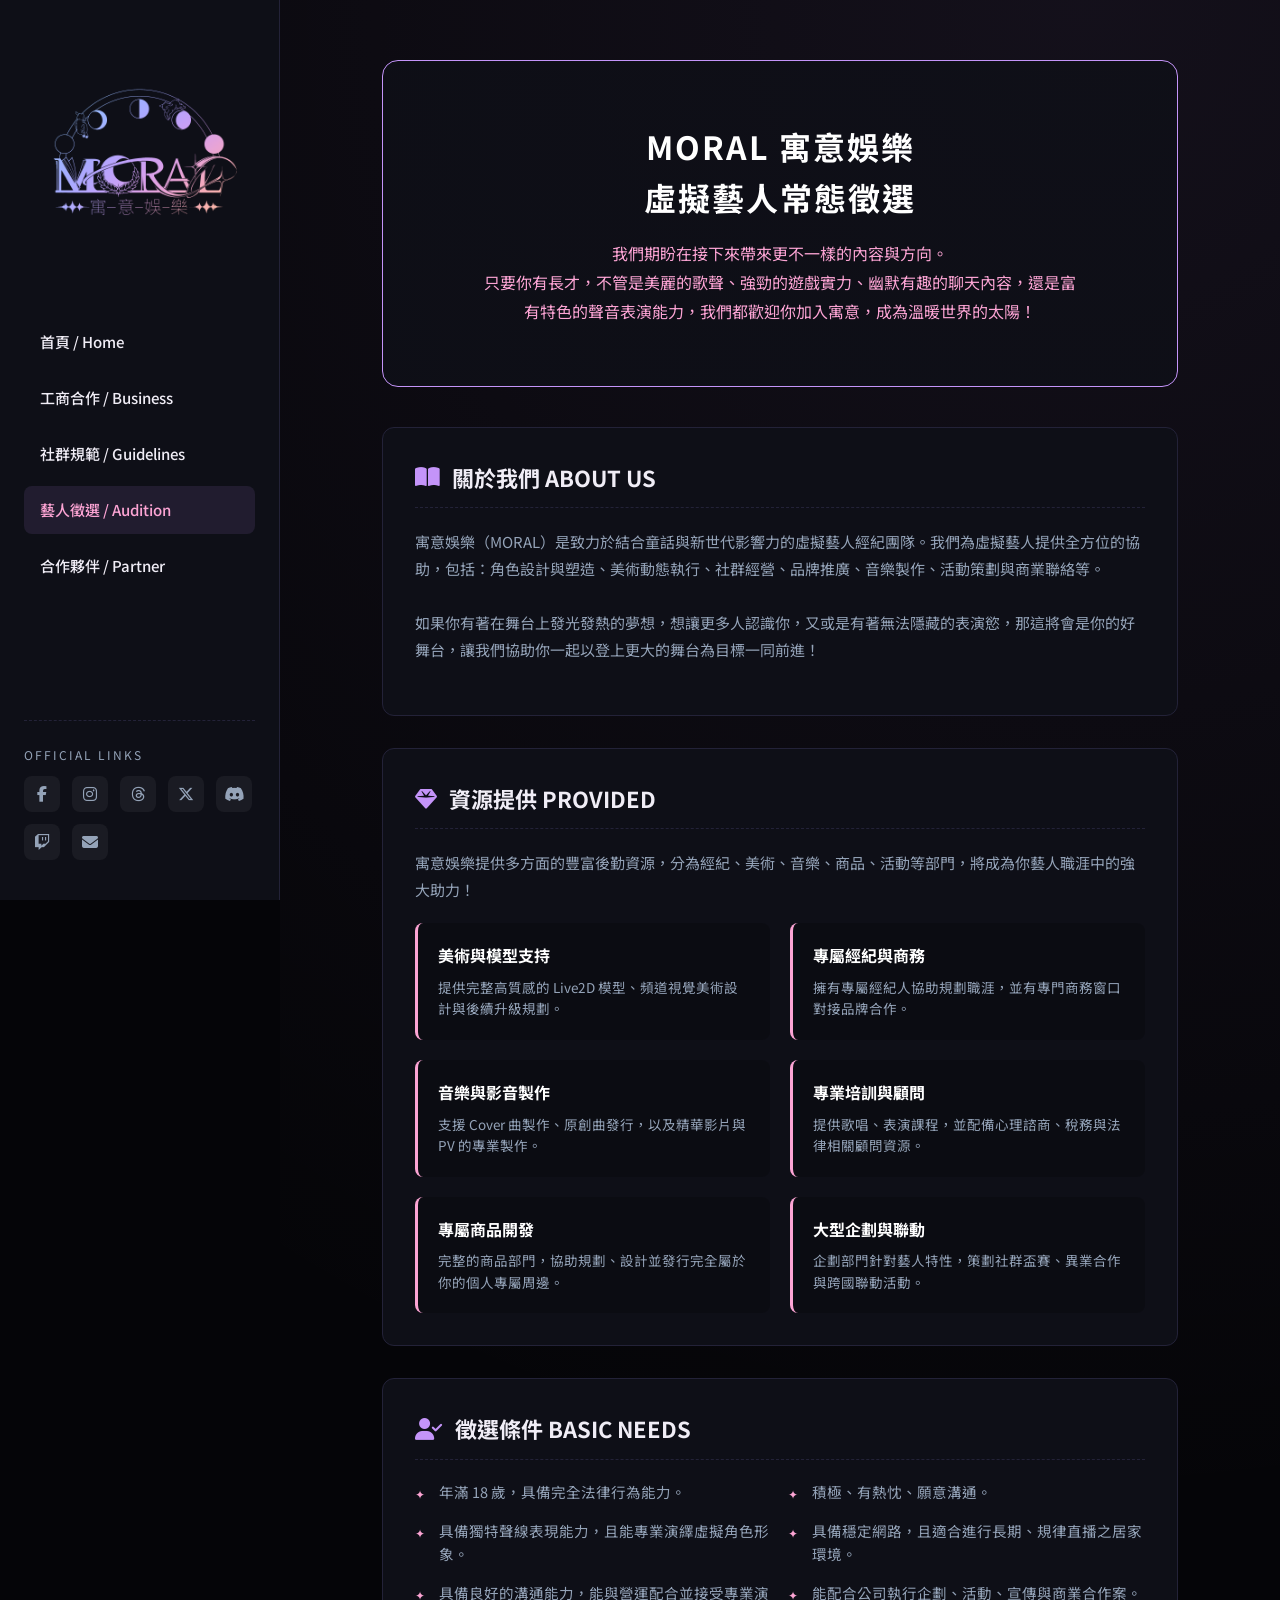
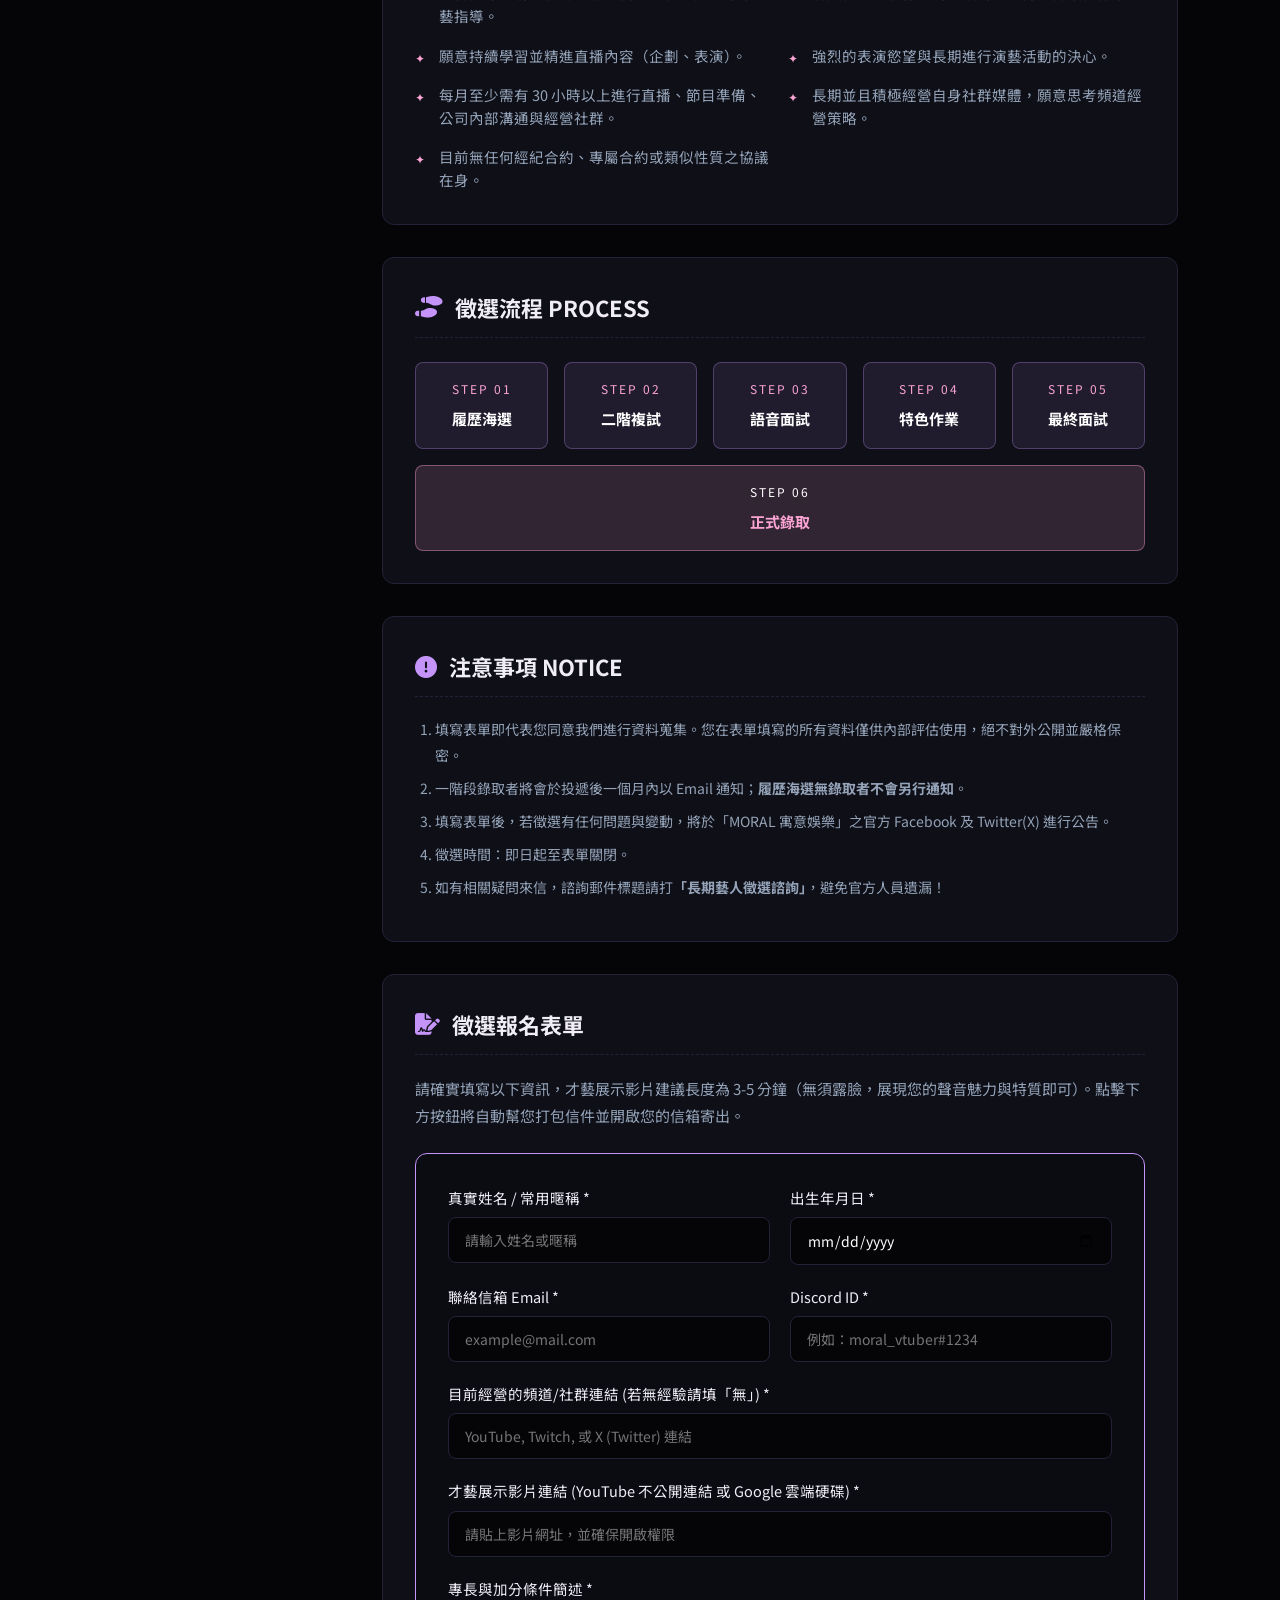
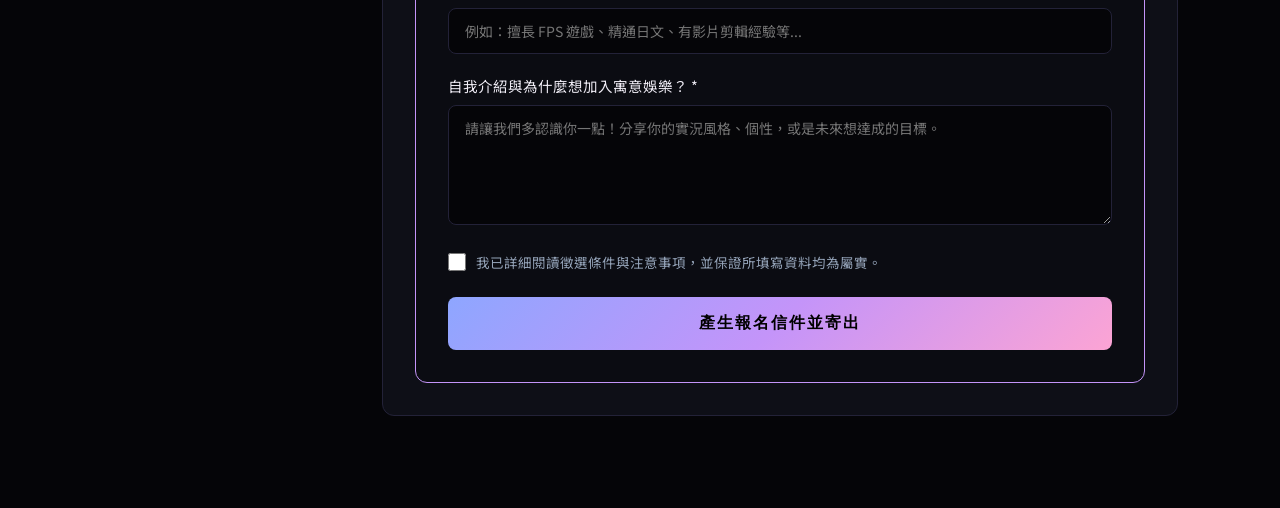
==== audition.html @ fece40f5 "Update print statement from 'Hello' to 'Goodbye'" ====
<!DOCTYPE html>
<html lang="zh-Hant">
<head>
    <meta charset="UTF-8">
    <meta name="viewport" content="width=device-width, initial-scale=1.0">
    <title>藝人徵選 | MORAL 寓意娛樂</title>
    <link rel="stylesheet" href="style.css">
    <link rel="stylesheet" href="https://cdnjs.cloudflare.com/ajax/libs/font-awesome/6.5.1/css/all.min.css">
    <style>
        .audition-hero {
            background: linear-gradient(rgba(14, 15, 23, 0.8), rgba(14, 15, 23, 0.9)), url('https://images.unsplash.com/photo-1598387993441-a364f854c3e1?q=80&w=1000&auto=format&fit=crop') center/cover;
            padding: 60px 40px;
            border-radius: 16px;
            text-align: center;
            border: 1px solid var(--moral-purple);
            margin-bottom: 40px;
        }
        .audition-hero h1 { color: #fff; font-size: 32px; margin-bottom: 16px; letter-spacing: 2px; }
        .audition-hero p { color: var(--moral-pink); font-size: 16px; max-width: 600px; margin: 0 auto; line-height: 1.8; }
        
        .section-block { background: var(--surface); padding: 32px; border-radius: 12px; border: 1px solid var(--border-color); margin-bottom: 32px; }
        .section-block h2 { color: var(--text-main); margin-bottom: 20px; font-size: 22px; display: flex; align-items: center; gap: 12px; border-bottom: 1px dashed var(--border-color); padding-bottom: 12px; }
        .section-block h2 i { color: var(--moral-purple); }
        .section-desc { color: var(--text-sub); line-height: 1.8; font-size: 15px; margin-bottom: 20px; }

        .feature-grid { display: grid; grid-template-columns: repeat(auto-fit, minmax(250px, 1fr)); gap: 20px; margin-top: 20px; }
        .feature-card { background: rgba(0,0,0,0.2); padding: 20px; border-radius: 8px; border-left: 3px solid var(--moral-pink); }
        .feature-card h4 { color: #fff; margin-bottom: 8px; font-size: 16px; }
        .feature-card p { color: var(--text-sub); font-size: 13.5px; line-height: 1.6; }

        .req-list { list-style-type: none; padding: 0; display: grid; grid-template-columns: repeat(auto-fit, minmax(300px, 1fr)); gap: 16px; }
        .req-list li { padding-left: 24px; position: relative; font-size: 14.5px; color: var(--text-sub); line-height: 1.6; }
        .req-list li::before { content: "✦"; position: absolute; left: 0; color: var(--moral-pink); font-size: 12px; top: 4px; }

        .process-steps { display: flex; justify-content: space-between; flex-wrap: wrap; gap: 16px; margin-top: 24px; }
        .step-box { flex: 1; min-width: 120px; text-align: center; background: rgba(196, 148, 249, 0.1); padding: 16px; border-radius: 8px; border: 1px solid rgba(196, 148, 249, 0.3); }
        .step-num { font-size: 12px; color: var(--moral-pink); letter-spacing: 2px; margin-bottom: 8px; display: block; }
        .step-name { font-size: 15px; color: #fff; font-weight: bold; }

        .notice-list { list-style-type: decimal; padding-left: 20px; color: var(--text-sub); font-size: 14px; line-height: 1.8; }
        .notice-list li { margin-bottom: 8px; }

        /* 表單專屬樣式 */
        .form-container { background: rgba(0,0,0,0.2); padding: 32px; border-radius: 12px; border: 1px solid var(--moral-purple); margin-top: 24px; }
        .form-group { margin-bottom: 20px; }
        .form-group label { display: block; margin-bottom: 8px; color: var(--text-main); font-size: 14.5px; }
        .form-control { width: 100%; padding: 12px 16px; background: var(--bg-deep); border: 1px solid var(--border-color); border-radius: 8px; color: #fff; font-family: inherit; font-size: 14px; }
        .form-control:focus { outline: none; border-color: var(--moral-pink); }
        textarea.form-control { min-height: 120px; resize: vertical; }
        
        .btn-apply { display: block; width: 100%; text-align: center; background: var(--moral-gradient); color: #000; padding: 16px; border-radius: 8px; font-weight: 700; font-size: 16px; text-decoration: none; letter-spacing: 2px; border: none; cursor: pointer; transition: opacity 0.3s; }
        .btn-apply:hover { opacity: 0.9; }
        
        .form-row { display: flex; gap: 20px; }
        .form-row .form-group { flex: 1; }
        @media (max-width: 600px) { .form-row { flex-direction: column; gap: 0; } }
    </style>
</head>
<body>
    <div class="layout">
        <aside class="sidebar">
            <a href="index.html"><img src="IMG_7225.png" alt="MORAL" class="sidebar-logo"></a>
            <ul class="nav-menu">
                <li><a href="index.html">首頁 / Home</a></li>
                <li><a href="business.html">工商合作 / Business</a></li>
                <li><a href="guidelines.html">社群規範 / Guidelines</a></li>
                <li><a href="audition.html" class="active">藝人徵選 / Audition</a></li>
                <li><a href="partner.html">合作夥伴 / Partner</a></li>
            </ul>
            <div class="official-socials">
                <div class="social-title">OFFICIAL LINKS</div>
                <div class="social-grid">
                    <a href="https://www.facebook.com/profile.php?id=61594036010677" class="social-icon" target="_blank"><i class="fa-brands fa-facebook-f"></i></a>
                    <a href="https://www.instagram.com/moral.entertainment.co/" class="social-icon" target="_blank"><i class="fa-brands fa-instagram"></i></a>
                    <a href="https://www.threads.com/@moral.entertainment.co" class="social-icon" target="_blank"><i class="fa-brands fa-threads"></i></a>
                    <a href="https://x.com/moralentertain" class="social-icon" target="_blank"><i class="fa-brands fa-x-twitter"></i></a>
                    <a href="https://discord.gg/QrUsnqxXQa" class="social-icon" target="_blank"><i class="fa-brands fa-discord"></i></a>
                    <a href="https://www.twitch.tv/moralentertainment" class="social-icon" target="_blank"><i class="fa-brands fa-twitch"></i></a>
                    <a href="mailto:moral.entertainment.co@gmail.com" class="social-icon"><i class="fa-solid fa-envelope"></i></a>
                </div>
            </div>
        </aside>

        <main class="main-content">
            <div class="audition-hero">
                <h1>MORAL 寓意娛樂<br>虛擬藝人常態徵選</h1>
                <p>我們期盼在接下來帶來更不一樣的內容與方向。<br>只要你有長才，不管是美麗的歌聲、強勁的遊戲實力、幽默有趣的聊天內容，還是富有特色的聲音表演能力，我們都歡迎你加入寓意，成為溫暖世界的太陽！</p>
            </div>

            <div class="section-block">
                <h2><i class="fa-solid fa-book-open"></i> 關於我們 ABOUT US</h2>
                <div class="section-desc">
                    寓意娛樂（MORAL）是致力於結合童話與新世代影響力的虛擬藝人經紀團隊。我們為虛擬藝人提供全方位的協助，包括：角色設計與塑造、美術動態執行、社群經營、品牌推廣、音樂製作、活動策劃與商業聯絡等。
                    <br><br>
                    如果你有著在舞台上發光發熱的夢想，想讓更多人認識你，又或是有著無法隱藏的表演慾，那這將會是你的好舞台，讓我們協助你一起以登上更大的舞台為目標一同前進！
                </div>
            </div>

            <div class="section-block">
                <h2><i class="fa-solid fa-gem"></i> 資源提供 PROVIDED</h2>
                <div class="section-desc">寓意娛樂提供多方面的豐富後勤資源，分為經紀、美術、音樂、商品、活動等部門，將成為你藝人職涯中的強大助力！</div>
                <div class="feature-grid">
                    <div class="feature-card">
                        <h4>美術與模型支持</h4>
                        <p>提供完整高質感的 Live2D 模型、頻道視覺美術設計與後續升級規劃。</p>
                    </div>
                    <div class="feature-card">
                        <h4>專屬經紀與商務</h4>
                        <p>擁有專屬經紀人協助規劃職涯，並有專門商務窗口對接品牌合作。</p>
                    </div>
                    <div class="feature-card">
                        <h4>音樂與影音製作</h4>
                        <p>支援 Cover 曲製作、原創曲發行，以及精華影片與 PV 的專業製作。</p>
                    </div>
                    <div class="feature-card">
                        <h4>專業培訓與顧問</h4>
                        <p>提供歌唱、表演課程，並配備心理諮商、稅務與法律相關顧問資源。</p>
                    </div>
                    <div class="feature-card">
                        <h4>專屬商品開發</h4>
                        <p>完整的商品部門，協助規劃、設計並發行完全屬於你的個人專屬周邊。</p>
                    </div>
                    <div class="feature-card">
                        <h4>大型企劃與聯動</h4>
                        <p>企劃部門針對藝人特性，策劃社群盃賽、異業合作與跨國聯動活動。</p>
                    </div>
                </div>
            </div>

            <div class="section-block">
                <h2><i class="fa-solid fa-user-check"></i> 徵選條件 BASIC NEEDS</h2>
                <ul class="req-list">
                    <li>年滿 18 歲，具備完全法律行為能力。</li>
                    <li>積極、有熱忱、願意溝通。</li>
                    <li>具備獨特聲線表現能力，且能專業演繹虛擬角色形象。</li>
                    <li>具備穩定網路，且適合進行長期、規律直播之居家環境。</li>
                    <li>具備良好的溝通能力，能與營運配合並接受專業演藝指導。</li>
                    <li>能配合公司執行企劃、活動、宣傳與商業合作案。</li>
                    <li>願意持續學習並精進直播內容（企劃、表演）。</li>
                    <li>強烈的表演慾望與長期進行演藝活動的決心。</li>
                    <li>每月至少需有 30 小時以上進行直播、節目準備、公司內部溝通與經營社群。</li>
                    <li>長期並且積極經營自身社群媒體，願意思考頻道經營策略。</li>
                    <li>目前無任何經紀合約、專屬合約或類似性質之協議在身。</li>
                </ul>
            </div>

            <div class="section-block">
                <h2><i class="fa-solid fa-shoe-prints"></i> 徵選流程 PROCESS</h2>
                <div class="process-steps">
                    <div class="step-box">
                        <span class="step-num">STEP 01</span>
                        <span class="step-name">履歷海選</span>
                    </div>
                    <div class="step-box">
                        <span class="step-num">STEP 02</span>
                        <span class="step-name">二階複試</span>
                    </div>
                    <div class="step-box">
                        <span class="step-num">STEP 03</span>
                        <span class="step-name">語音面試</span>
                    </div>
                    <div class="step-box">
                        <span class="step-num">STEP 04</span>
                        <span class="step-name">特色作業</span>
                    </div>
                    <div class="step-box">
                        <span class="step-num">STEP 05</span>
                        <span class="step-name">最終面試</span>
                    </div>
                    <div class="step-box" style="background: rgba(252, 164, 212, 0.15); border-color: rgba(252, 164, 212, 0.4);">
                        <span class="step-num" style="color: #fff;">STEP 06</span>
                        <span class="step-name" style="color: var(--moral-pink);">正式錄取</span>
                    </div>
                </div>
            </div>

            <div class="section-block">
                <h2><i class="fa-solid fa-circle-exclamation"></i> 注意事項 NOTICE</h2>
                <ul class="notice-list">
                    <li>填寫表單即代表您同意我們進行資料蒐集。您在表單填寫的所有資料僅供內部評估使用，絕不對外公開並嚴格保密。</li>
                    <li>一階段錄取者將會於投遞後一個月內以 Email 通知；<b>履歷海選無錄取者不會另行通知</b>。</li>
                    <li>填寫表單後，若徵選有任何問題與變動，將於「MORAL 寓意娛樂」之官方 Facebook 及 Twitter(X) 進行公告。</li>
                    <li>徵選時間：即日起至表單關閉。</li>
                    <li>如有相關疑問來信，諮詢郵件標題請打<b>「長期藝人徵選諮詢」</b>，避免官方人員遺漏！</li>
                </ul>
            </div>

            <!-- 線上報名表單區塊 (改為 mailto 原生寄信) -->
            <div class="section-block" id="apply-form">
                <h2><i class="fa-solid fa-file-signature"></i> 徵選報名表單</h2>
                <div class="section-desc">請確實填寫以下資訊，才藝展示影片建議長度為 3-5 分鐘（無須露臉，展現您的聲音魅力與特質即可）。點擊下方按鈕將自動幫您打包信件並開啟您的信箱寄出。</div>
                
                <div class="form-container">
                    <form id="mailForm">
                        <div class="form-row">
                            <div class="form-group">
                                <label>真實姓名 / 常用暱稱 *</label>
                                <input type="text" id="f_name" class="form-control" required placeholder="請輸入姓名或暱稱">
                            </div>
                            <div class="form-group">
                                <label>出生年月日 *</label>
                                <input type="date" id="f_birth" class="form-control" required>
                            </div>
                        </div>

                        <div class="form-row">
                            <div class="form-group">
                                <label>聯絡信箱 Email *</label>
                                <input type="email" id="f_email" class="form-control" required placeholder="example@mail.com">
                            </div>
                            <div class="form-group">
                                <label>Discord ID *</label>
                                <input type="text" id="f_discord" class="form-control" required placeholder="例如：moral_vtuber#1234">
                            </div>
                        </div>

                        <div class="form-group">
                            <label>目前經營的頻道/社群連結 (若無經驗請填「無」) *</label>
                            <input type="text" id="f_social" class="form-control" required placeholder="YouTube, Twitch, 或 X (Twitter) 連結">
                        </div>

                        <div class="form-group">
                            <label>才藝展示影片連結 (YouTube 不公開連結 或 Google 雲端硬碟) *</label>
                            <input type="url" id="f_video" class="form-control" required placeholder="請貼上影片網址，並確保開啟權限">
                        </div>

                        <div class="form-group">
                            <label>專長與加分條件簡述 *</label>
                            <input type="text" id="f_skill" class="form-control" required placeholder="例如：擅長 FPS 遊戲、精通日文、有影片剪輯經驗等...">
                        </div>

                        <div class="form-group">
                            <label>自我介紹與為什麼想加入寓意娛樂？ *</label>
                            <textarea id="f_intro" class="form-control" required placeholder="請讓我們多認識你一點！分享你的實況風格、個性，或是未來想達成的目標。"></textarea>
                        </div>
                        
                        <div class="form-group" style="display: flex; align-items: center; gap: 10px; margin-bottom: 24px;">
                            <input type="checkbox" required id="consentCheck" style="width: 18px; height: 18px; cursor: pointer;">
                            <label for="consentCheck" style="margin-bottom: 0; font-size: 13.5px; color: var(--text-sub); cursor: pointer;">我已詳細閱讀徵選條件與注意事項，並保證所填寫資料均為屬實。</label>
                        </div>

                        <button type="button" onclick="sendEmail()" class="btn-apply">產生報名信件並寄出</button>
                    </form>
                </div>
            </div>
        </main>
    </div>

    <!-- 原生 mailto 打包寄出腳本 -->
    <script>
        function sendEmail() {
            const name = document.getElementById('f_name').value;
            const birth = document.getElementById('f_birth').value;
            const email = document.getElementById('f_email').value;
            const discord = document.getElementById('f_discord').value;
            const social = document.getElementById('f_social').value;
            const video = document.getElementById('f_video').value;
            const skill = document.getElementById('f_skill').value;
            const intro = document.getElementById('f_intro').value;
            const consent = document.getElementById('consentCheck').checked;

            if(!name || !email || !discord || !video || !intro) {
                alert('請完整填寫所有必填欄位！');
                return;
            }

            if(!consent) {
                alert('請勾選同意注意事項與保證條款！');
                return;
            }

            const subject = encodeURIComponent(`【藝人徵選申請】${name} 的報名履歷`);
            const body = encodeURIComponent(
                `【MORAL 寓意娛樂 - 藝人常態徵選報名】\n\n` +
                `1. 姓名/暱稱：${name}\n` +
                `2. 生日：${birth}\n` +
                `3. 聯絡信箱：${email}\n` +
                `4. Discord ID：${discord}\n` +
                `5. 現有社群連結：${social}\n` +
                `6. 徵選影片連結：${video}\n` +
                `7. 專長簡述：${skill}\n\n` +
                `8. 自我介紹與動機：\n${intro}\n`
            );

            window.location.href = `mailto:moral.entertainment.co@gmail.com?subject=${subject}&body=${body}`;
        }
    </script>
</body>
</html>
---- style.css ----
@import url('https://fonts.googleapis.com/css2?family=Noto+Sans+TC:wght@400;500;700&display=swap');
@import url('https://cdnjs.cloudflare.com/ajax/libs/font-awesome/6.4.0/css/all.min.css');

:root {
    --bg-deep: #050508;
    --surface: #0e0f17;
    --border-color: #232238;
    --moral-purple: #c494f9;
    --moral-pink: #fca4d4;
    --moral-gradient: linear-gradient(135deg, #8ea6ff 0%, #c494f9 50%, #fca4d4 100%);
    --text-main: #f0edf6;
    --text-sub: #94a3b8;
}

* { box-sizing: border-box; margin: 0; padding: 0; }

body {
    font-family: 'Noto Sans TC', sans-serif;
    background-color: var(--bg-deep);
    color: var(--text-main);
    line-height: 1.6;
}

/* 整體佈局：左側邊欄 + 右側內容 */
.layout {
    display: flex;
    min-height: 100vh;
}

/* 側邊導航欄 */
.sidebar {
    width: 280px;
    background-color: var(--surface);
    border-right: 1px solid var(--border-color);
    padding: 40px 24px;
    display: flex;
    flex-direction: column;
    position: fixed;
    height: 100vh;
    overflow-y: auto;
}

.sidebar-logo {
    width: 100%;
    margin-bottom: 40px;
}

.nav-menu {
    list-style: none;
    margin-bottom: auto;
}

.nav-menu li {
    margin-bottom: 8px;
}

.nav-menu a {
    display: block;
    padding: 12px 16px;
    color: var(--text-main);
    text-decoration: none;
    font-size: 15px;
    font-weight: 500;
    border-radius: 8px;
    transition: all 0.2s;
}

.nav-menu a:hover, .nav-menu a.active {
    background: rgba(196, 148, 249, 0.1);
    color: var(--moral-pink);
}

/* 官方社群區塊 (側邊欄底部) */
.official-socials {
    margin-top: 40px;
    border-top: 1px dashed var(--border-color);
    padding-top: 24px;
}

.social-title {
    font-size: 12px;
    color: var(--text-sub);
    margin-bottom: 12px;
    letter-spacing: 2px;
}

.social-grid {
    display: flex;
    flex-wrap: wrap;
    gap: 12px;
}

.social-icon {
    width: 36px;
    height: 36px;
    background: rgba(255,255,255,0.05);
    border-radius: 8px;
    display: flex;
    align-items: center;
    justify-content: center;
    color: var(--text-sub);
    text-decoration: none;
    transition: all 0.2s;
}

.social-icon:hover {
    background: var(--moral-gradient);
    color: #000;
}

/* 右側主要內容區 */
.main-content {
    flex: 1;
    margin-left: 280px;
    padding: 60px 8%;
    background-image: radial-gradient(circle at 80% 0%, rgba(196, 148, 249, 0.08) 0%, transparent 40%);
}

.page-title {
    font-size: 28px;
    font-weight: 700;
    margin-bottom: 40px;
    border-left: 4px solid var(--moral-purple);
    padding-left: 16px;
}

/* 按鈕與共用元件 */
.btn-primary {
    display: inline-block;
    background: var(--moral-gradient);
    color: #000;
    padding: 12px 24px;
    border-radius: 8px;
    text-decoration: none;
    font-weight: 700;
    transition: opacity 0.2s;
    border: none;
    cursor: pointer;
}
.btn-primary:hover { opacity: 0.9; }

/* RWD 手機版設定 */
@media (max-width: 900px) {
    .layout { flex-direction: column; }
    .sidebar { width: 100%; height: auto; position: static; border-right: none; border-bottom: 1px solid var(--border-color); padding: 24px; }
    .main-content { margin-left: 0; padding: 30px 20px; }
    .sidebar-logo { max-width: 200px; margin: 0 auto 24px; display: block; }
}
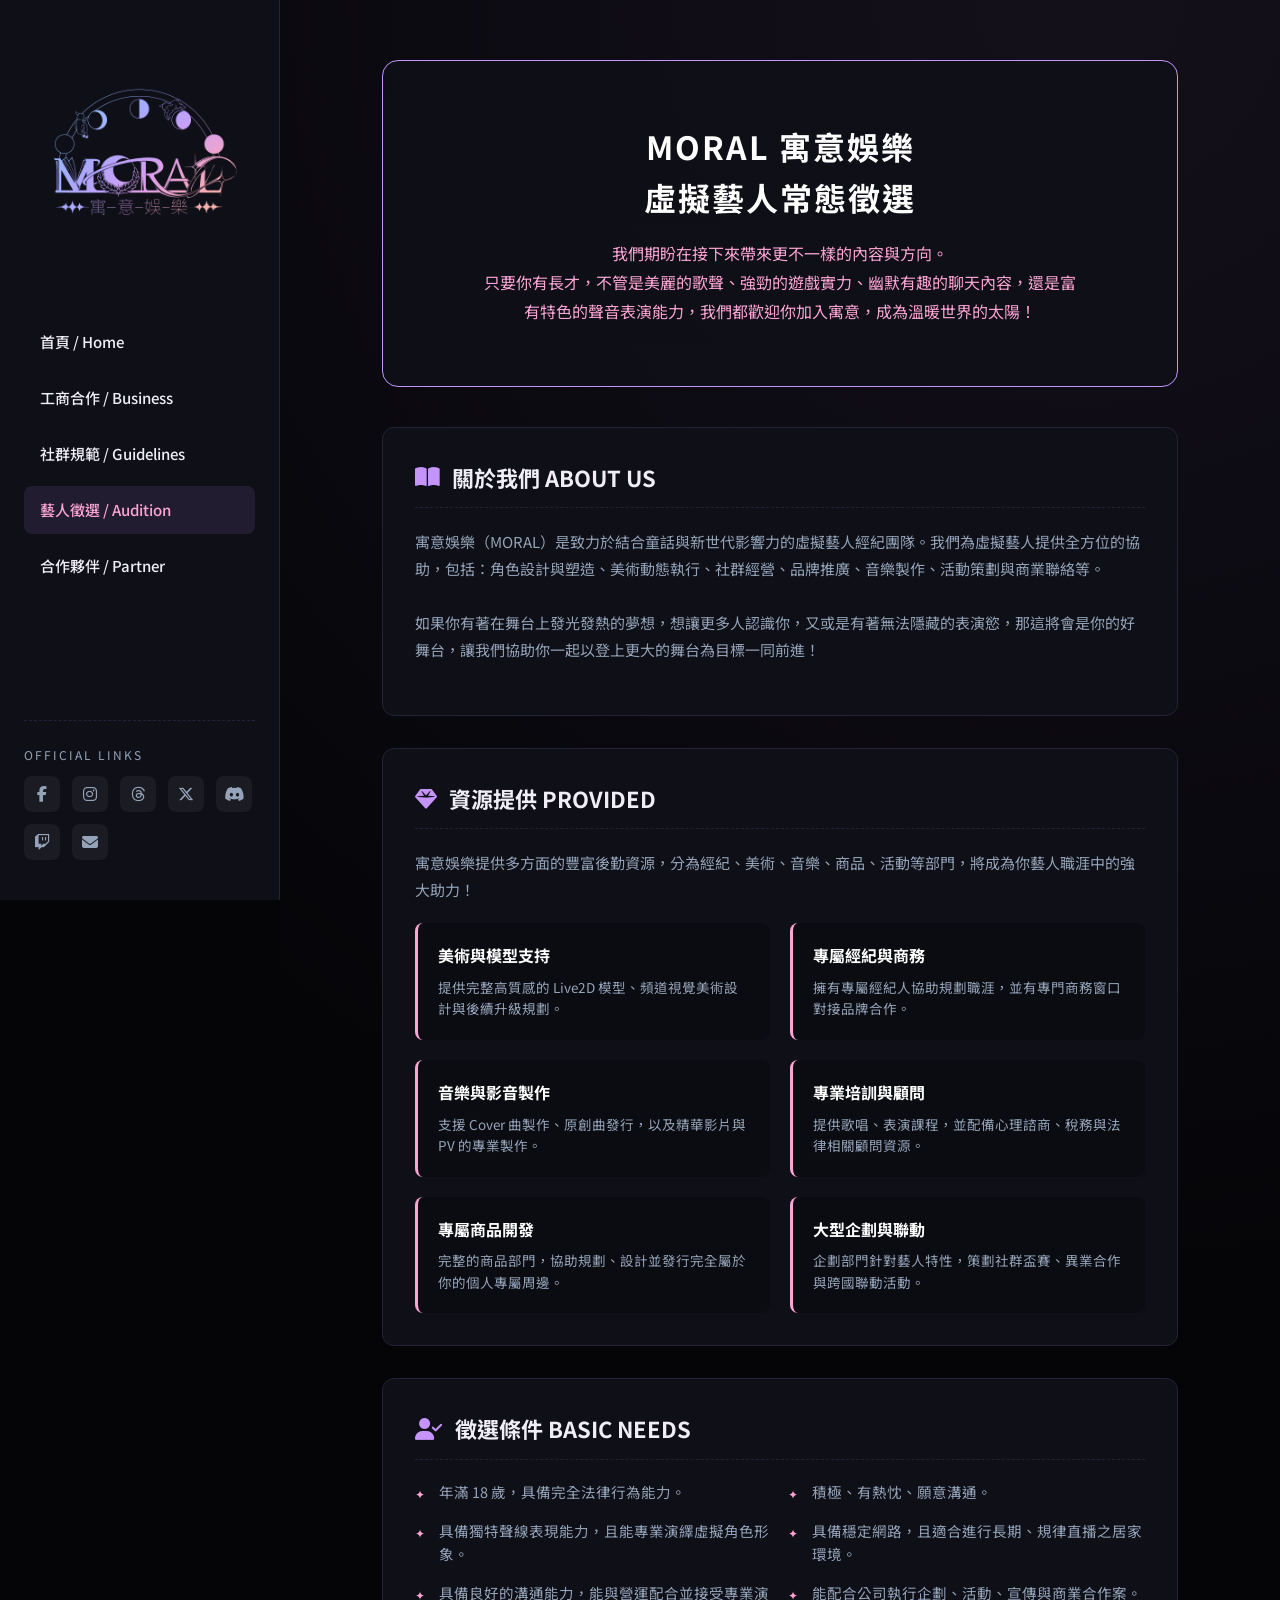
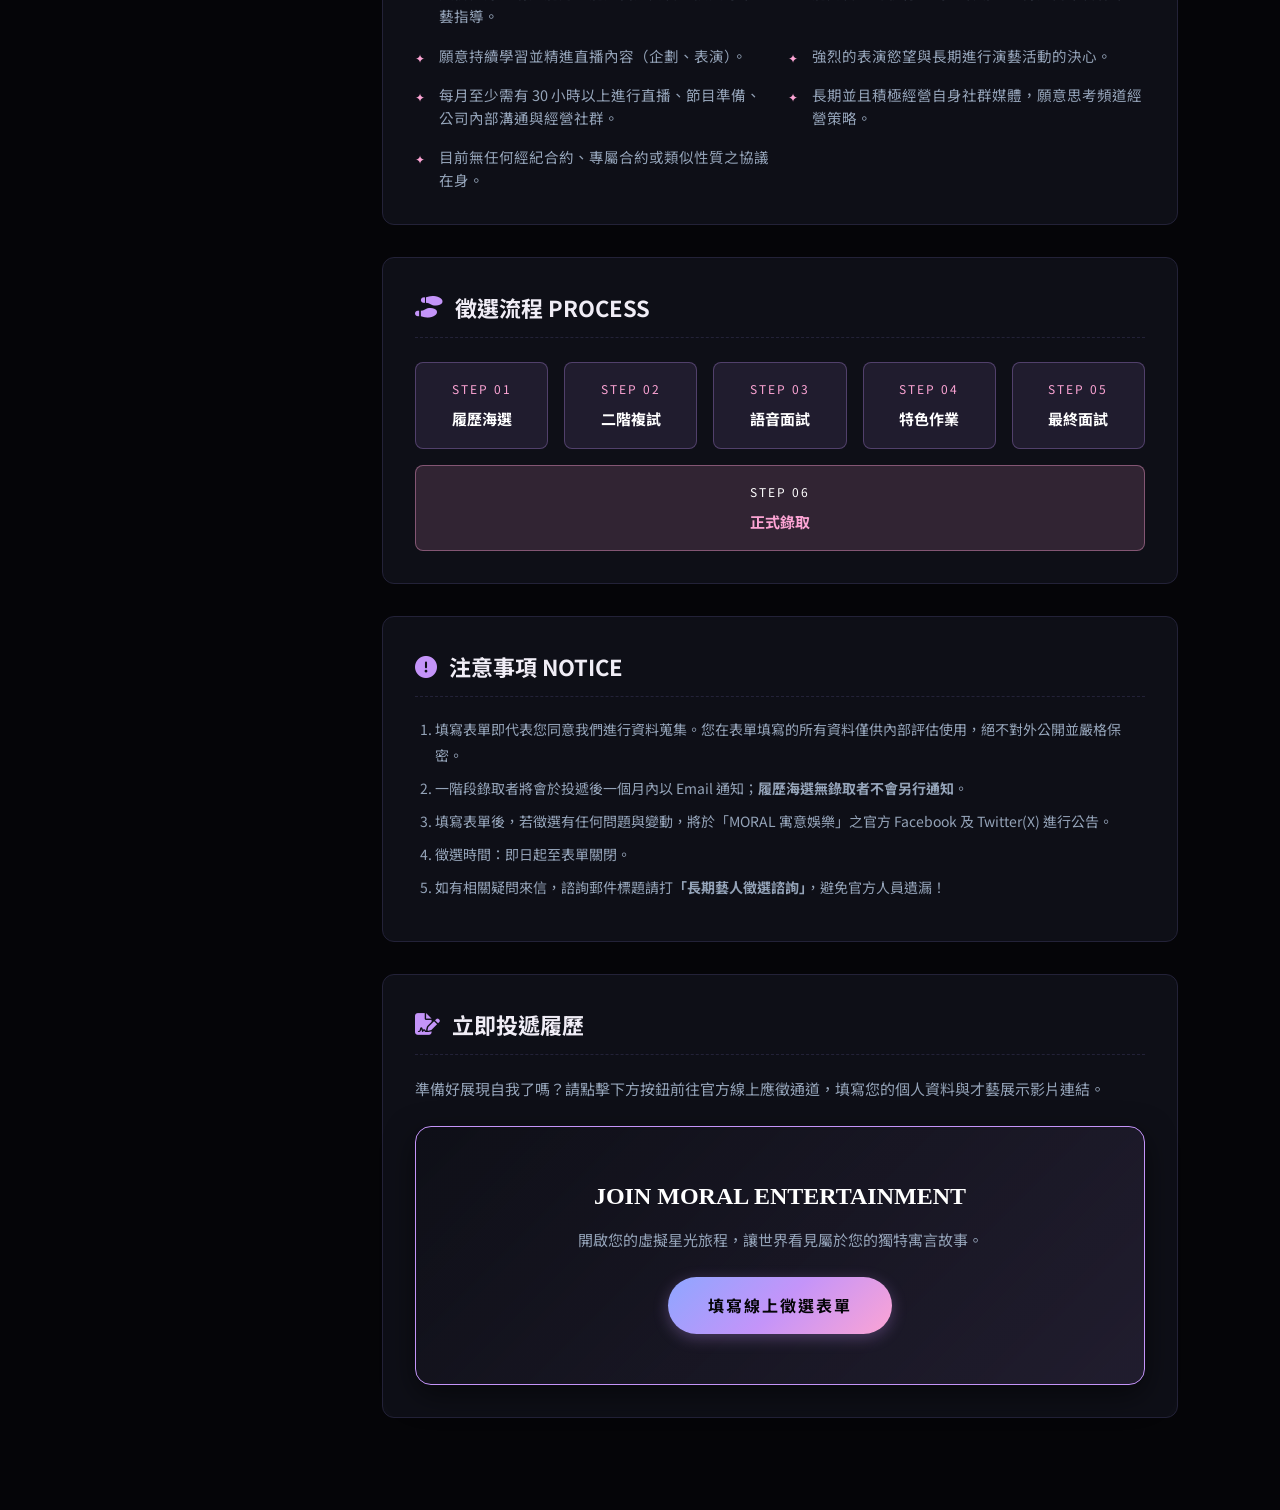
==== commit 08d2d4db: "change to botton" ====
--- a/audition.html
+++ b/audition.html
@@ -40,20 +40,36 @@
         .notice-list { list-style-type: decimal; padding-left: 20px; color: var(--text-sub); font-size: 14px; line-height: 1.8; }
         .notice-list li { margin-bottom: 8px; }
 
-        /* 表單專屬樣式 */
-        .form-container { background: rgba(0,0,0,0.2); padding: 32px; border-radius: 12px; border: 1px solid var(--moral-purple); margin-top: 24px; }
-        .form-group { margin-bottom: 20px; }
-        .form-group label { display: block; margin-bottom: 8px; color: var(--text-main); font-size: 14.5px; }
-        .form-control { width: 100%; padding: 12px 16px; background: var(--bg-deep); border: 1px solid var(--border-color); border-radius: 8px; color: #fff; font-family: inherit; font-size: 14px; }
-        .form-control:focus { outline: none; border-color: var(--moral-pink); }
-        textarea.form-control { min-height: 120px; resize: vertical; }
+        /* 精美引導卡片區塊 (取代舊表單空白處) */
+        .apply-cta-box {
+            background: linear-gradient(135deg, rgba(14, 15, 23, 0.95), rgba(196, 148, 249, 0.1));
+            padding: 50px 30px;
+            border-radius: 16px;
+            border: 1px solid var(--moral-purple);
+            text-align: center;
+            margin-top: 24px;
+            box-shadow: 0 10px 30px rgba(0,0,0,0.5);
+        }
+        .apply-cta-box h3 { color: #fff; font-size: 24px; margin-bottom: 12px; font-family: 'Cinzel', serif; }
+        .apply-cta-box p { color: var(--text-sub); font-size: 15px; max-width: 600px; margin: 0 auto 24px; line-height: 1.7; }
         
-        .btn-apply { display: block; width: 100%; text-align: center; background: var(--moral-gradient); color: #000; padding: 16px; border-radius: 8px; font-weight: 700; font-size: 16px; text-decoration: none; letter-spacing: 2px; border: none; cursor: pointer; transition: opacity 0.3s; }
-        .btn-apply:hover { opacity: 0.9; }
-        
-        .form-row { display: flex; gap: 20px; }
-        .form-row .form-group { flex: 1; }
-        @media (max-width: 600px) { .form-row { flex-direction: column; gap: 0; } }
+        .btn-apply-portal { 
+            display: inline-block; 
+            background: var(--moral-gradient); 
+            color: #050508; 
+            padding: 16px 40px; 
+            border-radius: 30px; 
+            font-weight: 700; 
+            font-size: 16px; 
+            text-decoration: none; 
+            letter-spacing: 2px; 
+            transition: transform 0.2s ease, box-shadow 0.2s ease;
+            box-shadow: 0 4px 15px rgba(196, 148, 249, 0.3);
+        }
+        .btn-apply-portal:hover { 
+            transform: translateY(-2px);
+            box-shadow: 0 6px 20px rgba(196, 148, 249, 0.5);
+        }
     </style>
 </head>
 <body>
@@ -185,105 +201,19 @@
                 </ul>
             </div>
 
-            <!-- 線上報名表單區塊 (改為 mailto 原生寄信) -->
+            <!-- 精美報名按鈕區塊 -->
             <div class="section-block" id="apply-form">
-                <h2><i class="fa-solid fa-file-signature"></i> 徵選報名表單</h2>
-                <div class="section-desc">請確實填寫以下資訊，才藝展示影片建議長度為 3-5 分鐘（無須露臉，展現您的聲音魅力與特質即可）。點擊下方按鈕將自動幫您打包信件並開啟您的信箱寄出。</div>
+                <h2><i class="fa-solid fa-file-signature"></i> 立即投遞履歷</h2>
+                <div class="section-desc">準備好展現自我了嗎？請點擊下方按鈕前往官方線上應徵通道，填寫您的個人資料與才藝展示影片連結。</div>
                 
-                <div class="form-container">
-                    <form id="mailForm">
-                        <div class="form-row">
-                            <div class="form-group">
-                                <label>真實姓名 / 常用暱稱 *</label>
-                                <input type="text" id="f_name" class="form-control" required placeholder="請輸入姓名或暱稱">
-                            </div>
-                            <div class="form-group">
-                                <label>出生年月日 *</label>
-                                <input type="date" id="f_birth" class="form-control" required>
-                            </div>
-                        </div>
-
-                        <div class="form-row">
-                            <div class="form-group">
-                                <label>聯絡信箱 Email *</label>
-                                <input type="email" id="f_email" class="form-control" required placeholder="example@mail.com">
-                            </div>
-                            <div class="form-group">
-                                <label>Discord ID *</label>
-                                <input type="text" id="f_discord" class="form-control" required placeholder="例如：moral_vtuber#1234">
-                            </div>
-                        </div>
-
-                        <div class="form-group">
-                            <label>目前經營的頻道/社群連結 (若無經驗請填「無」) *</label>
-                            <input type="text" id="f_social" class="form-control" required placeholder="YouTube, Twitch, 或 X (Twitter) 連結">
-                        </div>
-
-                        <div class="form-group">
-                            <label>才藝展示影片連結 (YouTube 不公開連結 或 Google 雲端硬碟) *</label>
-                            <input type="url" id="f_video" class="form-control" required placeholder="請貼上影片網址，並確保開啟權限">
-                        </div>
-
-                        <div class="form-group">
-                            <label>專長與加分條件簡述 *</label>
-                            <input type="text" id="f_skill" class="form-control" required placeholder="例如：擅長 FPS 遊戲、精通日文、有影片剪輯經驗等...">
-                        </div>
-
-                        <div class="form-group">
-                            <label>自我介紹與為什麼想加入寓意娛樂？ *</label>
-                            <textarea id="f_intro" class="form-control" required placeholder="請讓我們多認識你一點！分享你的實況風格、個性，或是未來想達成的目標。"></textarea>
-                        </div>
-                        
-                        <div class="form-group" style="display: flex; align-items: center; gap: 10px; margin-bottom: 24px;">
-                            <input type="checkbox" required id="consentCheck" style="width: 18px; height: 18px; cursor: pointer;">
-                            <label for="consentCheck" style="margin-bottom: 0; font-size: 13.5px; color: var(--text-sub); cursor: pointer;">我已詳細閱讀徵選條件與注意事項，並保證所填寫資料均為屬實。</label>
-                        </div>
-
-                        <button type="button" onclick="sendEmail()" class="btn-apply">產生報名信件並寄出</button>
-                    </form>
+                <div class="apply-cta-box">
+                    <h3>JOIN MORAL ENTERTAINMENT</h3>
+                    <p>開啟您的虛擬星光旅程，讓世界看見屬於您的獨特寓言故事。</p>
+                    <!-- 請將下面的 href="您的Google表單網址" 替換成你們實際的表單連結 -->
+                    <a href="https://forms.gle/您的Google徵選表單網址" target="_blank" class="btn-apply-portal">填寫線上徵選表單</a>
                 </div>
             </div>
         </main>
     </div>
-
-    <!-- 原生 mailto 打包寄出腳本 -->
-    <script>
-        function sendEmail() {
-            const name = document.getElementById('f_name').value;
-            const birth = document.getElementById('f_birth').value;
-            const email = document.getElementById('f_email').value;
-            const discord = document.getElementById('f_discord').value;
-            const social = document.getElementById('f_social').value;
-            const video = document.getElementById('f_video').value;
-            const skill = document.getElementById('f_skill').value;
-            const intro = document.getElementById('f_intro').value;
-            const consent = document.getElementById('consentCheck').checked;
-
-            if(!name || !email || !discord || !video || !intro) {
-                alert('請完整填寫所有必填欄位！');
-                return;
-            }
-
-            if(!consent) {
-                alert('請勾選同意注意事項與保證條款！');
-                return;
-            }
-
-            const subject = encodeURIComponent(`【藝人徵選申請】${name} 的報名履歷`);
-            const body = encodeURIComponent(
-                `【MORAL 寓意娛樂 - 藝人常態徵選報名】\n\n` +
-                `1. 姓名/暱稱：${name}\n` +
-                `2. 生日：${birth}\n` +
-                `3. 聯絡信箱：${email}\n` +
-                `4. Discord ID：${discord}\n` +
-                `5. 現有社群連結：${social}\n` +
-                `6. 徵選影片連結：${video}\n` +
-                `7. 專長簡述：${skill}\n\n` +
-                `8. 自我介紹與動機：\n${intro}\n`
-            );
-
-            window.location.href = `mailto:moral.entertainment.co@gmail.com?subject=${subject}&body=${body}`;
-        }
-    </script>
 </body>
 </html>
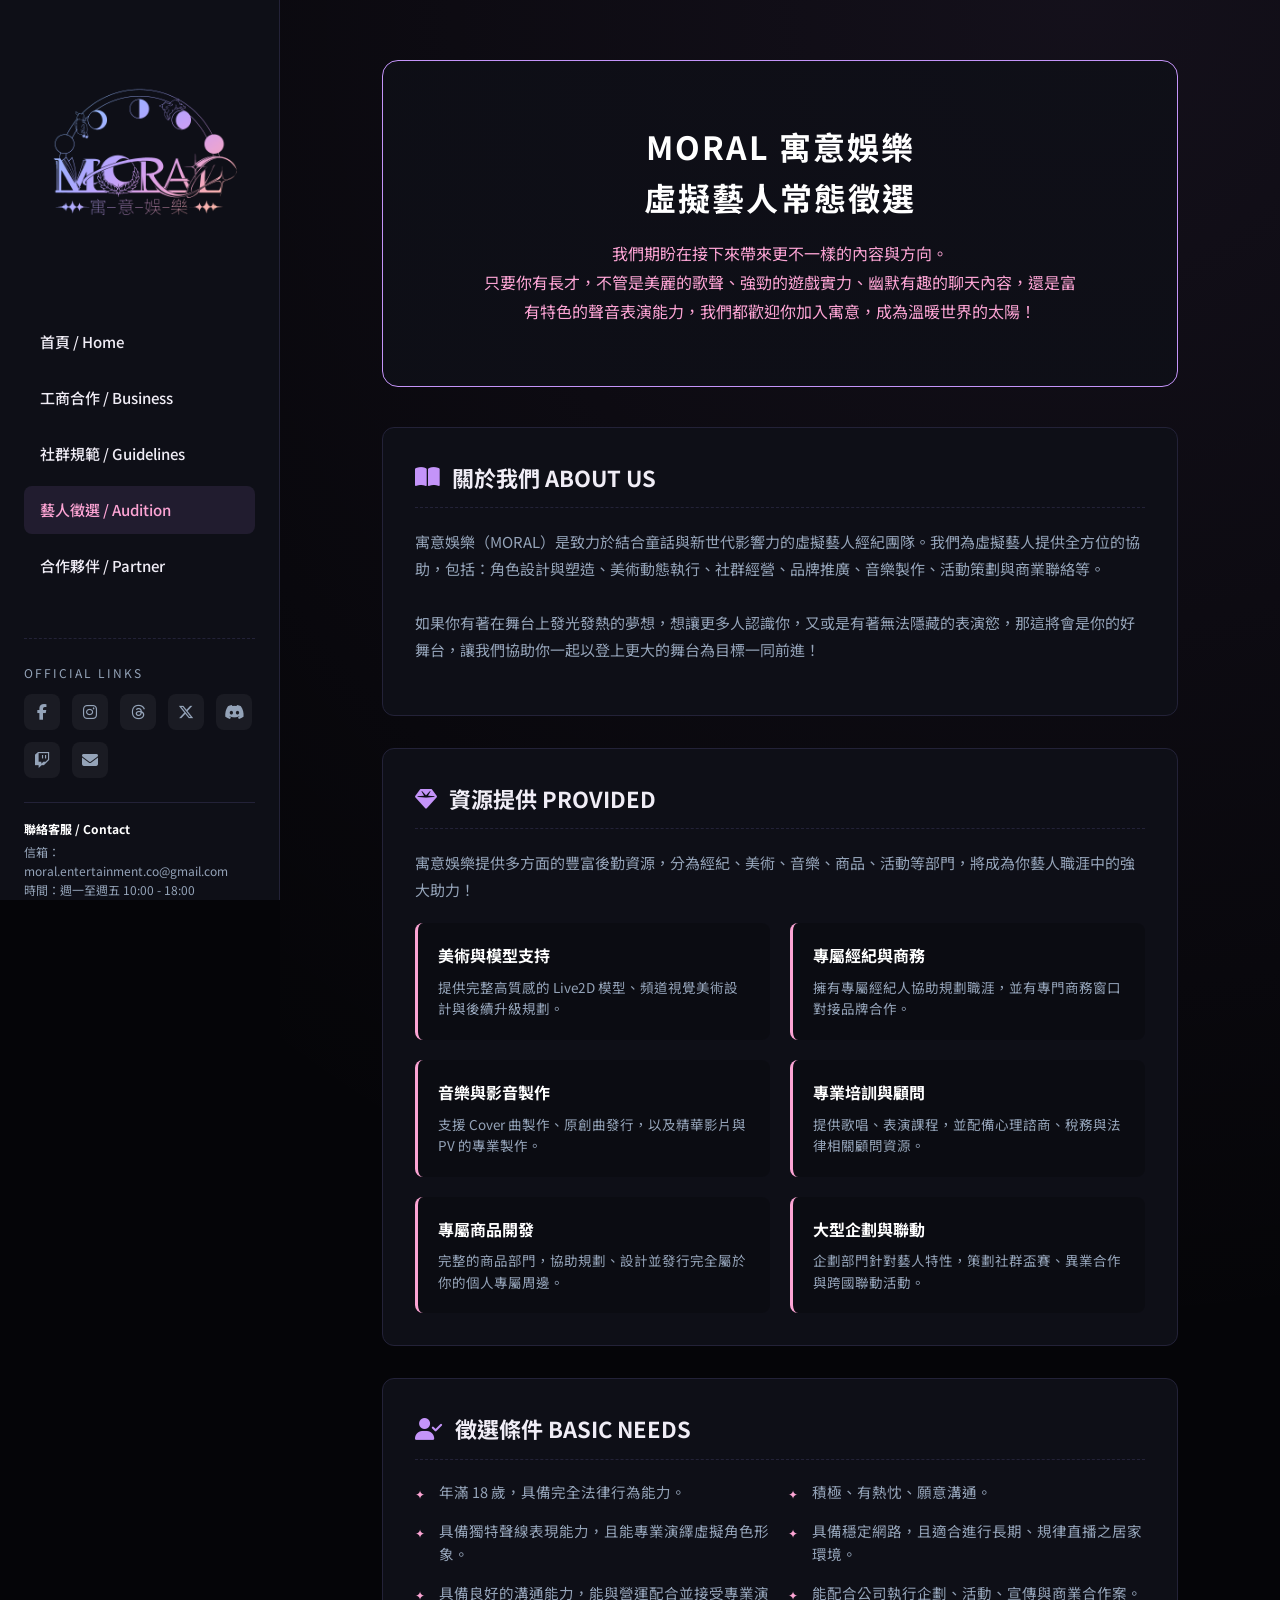
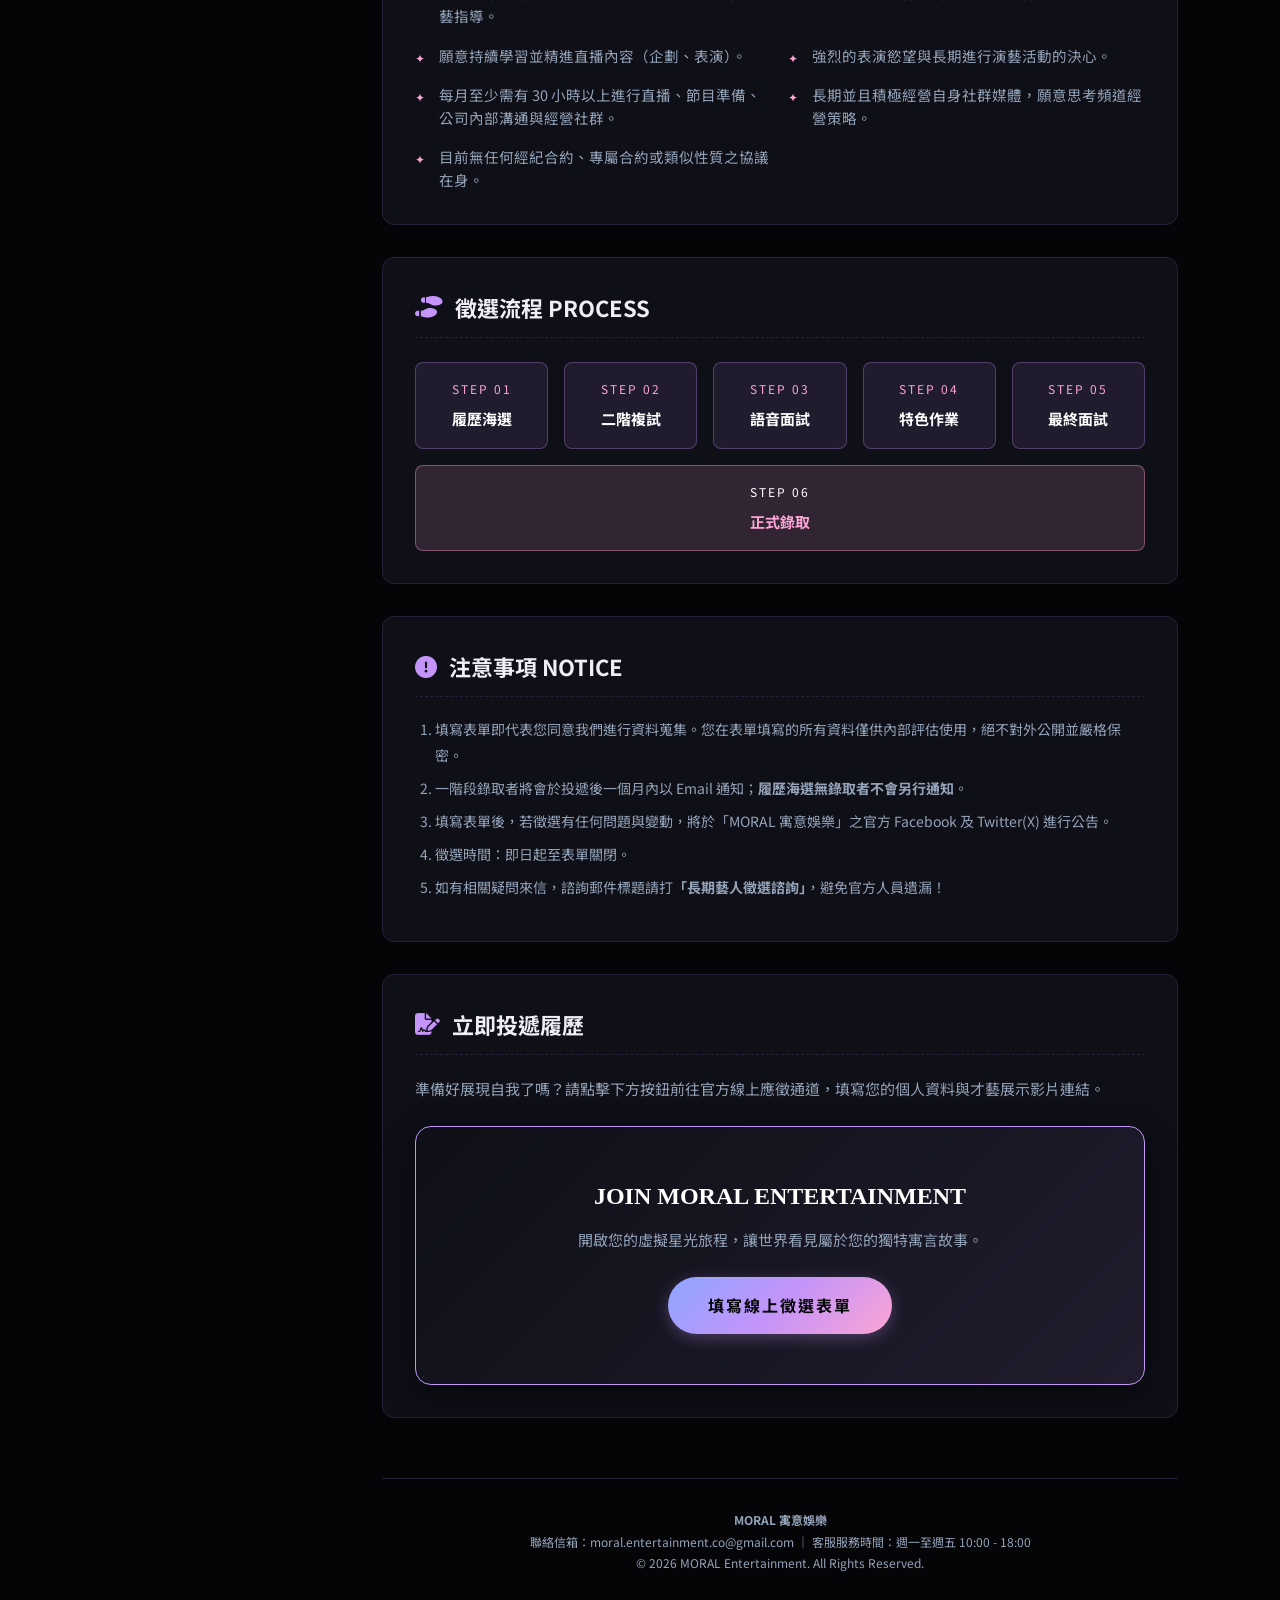
==== commit 9f27e3f1: "Refactor audition.html with updated content and styles" ====
--- a/audition.html
+++ b/audition.html
@@ -40,7 +40,7 @@
         .notice-list { list-style-type: decimal; padding-left: 20px; color: var(--text-sub); font-size: 14px; line-height: 1.8; }
         .notice-list li { margin-bottom: 8px; }
 
-        /* 精美引導卡片區塊 (取代舊表單空白處) */
+        /* 精美引導卡片區塊 */
         .apply-cta-box {
             background: linear-gradient(135deg, rgba(14, 15, 23, 0.95), rgba(196, 148, 249, 0.1));
             padding: 50px 30px;
@@ -69,6 +69,30 @@
         .btn-apply-portal:hover { 
             transform: translateY(-2px);
             box-shadow: 0 6px 20px rgba(196, 148, 249, 0.5);
+        }
+
+        /* 綠界審核必備：側邊欄常駐客服與底部頁尾樣式 */
+        .sidebar-contact-info {
+            margin-top: 24px;
+            padding-top: 16px;
+            border-top: 1px solid var(--border-color);
+            font-size: 12px;
+            color: var(--text-sub);
+            line-height: 1.6;
+        }
+        .sidebar-contact-info strong {
+            color: #fff;
+            display: block;
+            margin-bottom: 4px;
+        }
+        .site-footer {
+            margin-top: 60px;
+            padding: 30px 0;
+            border-top: 1px solid var(--border-color);
+            text-align: center;
+            font-size: 12px;
+            color: var(--text-sub);
+            line-height: 1.8;
         }
     </style>
 </head>
@@ -95,6 +119,13 @@
                     <a href="mailto:moral.entertainment.co@gmail.com" class="social-icon"><i class="fa-solid fa-envelope"></i></a>
                 </div>
             </div>
+
+            <!-- 綠界必備：左側邊欄清楚文字聯絡方式 -->
+            <div class="sidebar-contact-info">
+                <strong>聯絡客服 / Contact</strong>
+                信箱：moral.entertainment.co@gmail.com<br>
+                時間：週一至週五 10:00 - 18:00
+            </div>
         </aside>
 
         <main class="main-content">
@@ -209,10 +240,16 @@
                 <div class="apply-cta-box">
                     <h3>JOIN MORAL ENTERTAINMENT</h3>
                     <p>開啟您的虛擬星光旅程，讓世界看見屬於您的獨特寓言故事。</p>
-                    <!-- 請將下面的 href="您的Google表單網址" 替換成你們實際的表單連結 -->
-                    <a href="https://forms.gle/您的Google徵選表單網址" target="_blank" class="btn-apply-portal">填寫線上徵選表單</a>
-                </div>
-            </div>
+                    <a href="https://forms.gle/ZW4fAMthA8jxeA487" target="_blank" class="btn-apply-portal">填寫線上徵選表單</a>
+                </div>
+            </div>
+
+            <!-- 綠界必備：底端頁尾聯絡資訊 -->
+            <footer class="site-footer">
+                <p><strong>MORAL 寓意娛樂</strong></p>
+                <p>聯絡信箱：moral.entertainment.co@gmail.com ｜ 客服服務時間：週一至週五 10:00 - 18:00</p>
+                <p>© 2026 MORAL Entertainment. All Rights Reserved.</p>
+            </footer>
         </main>
     </div>
 </body>
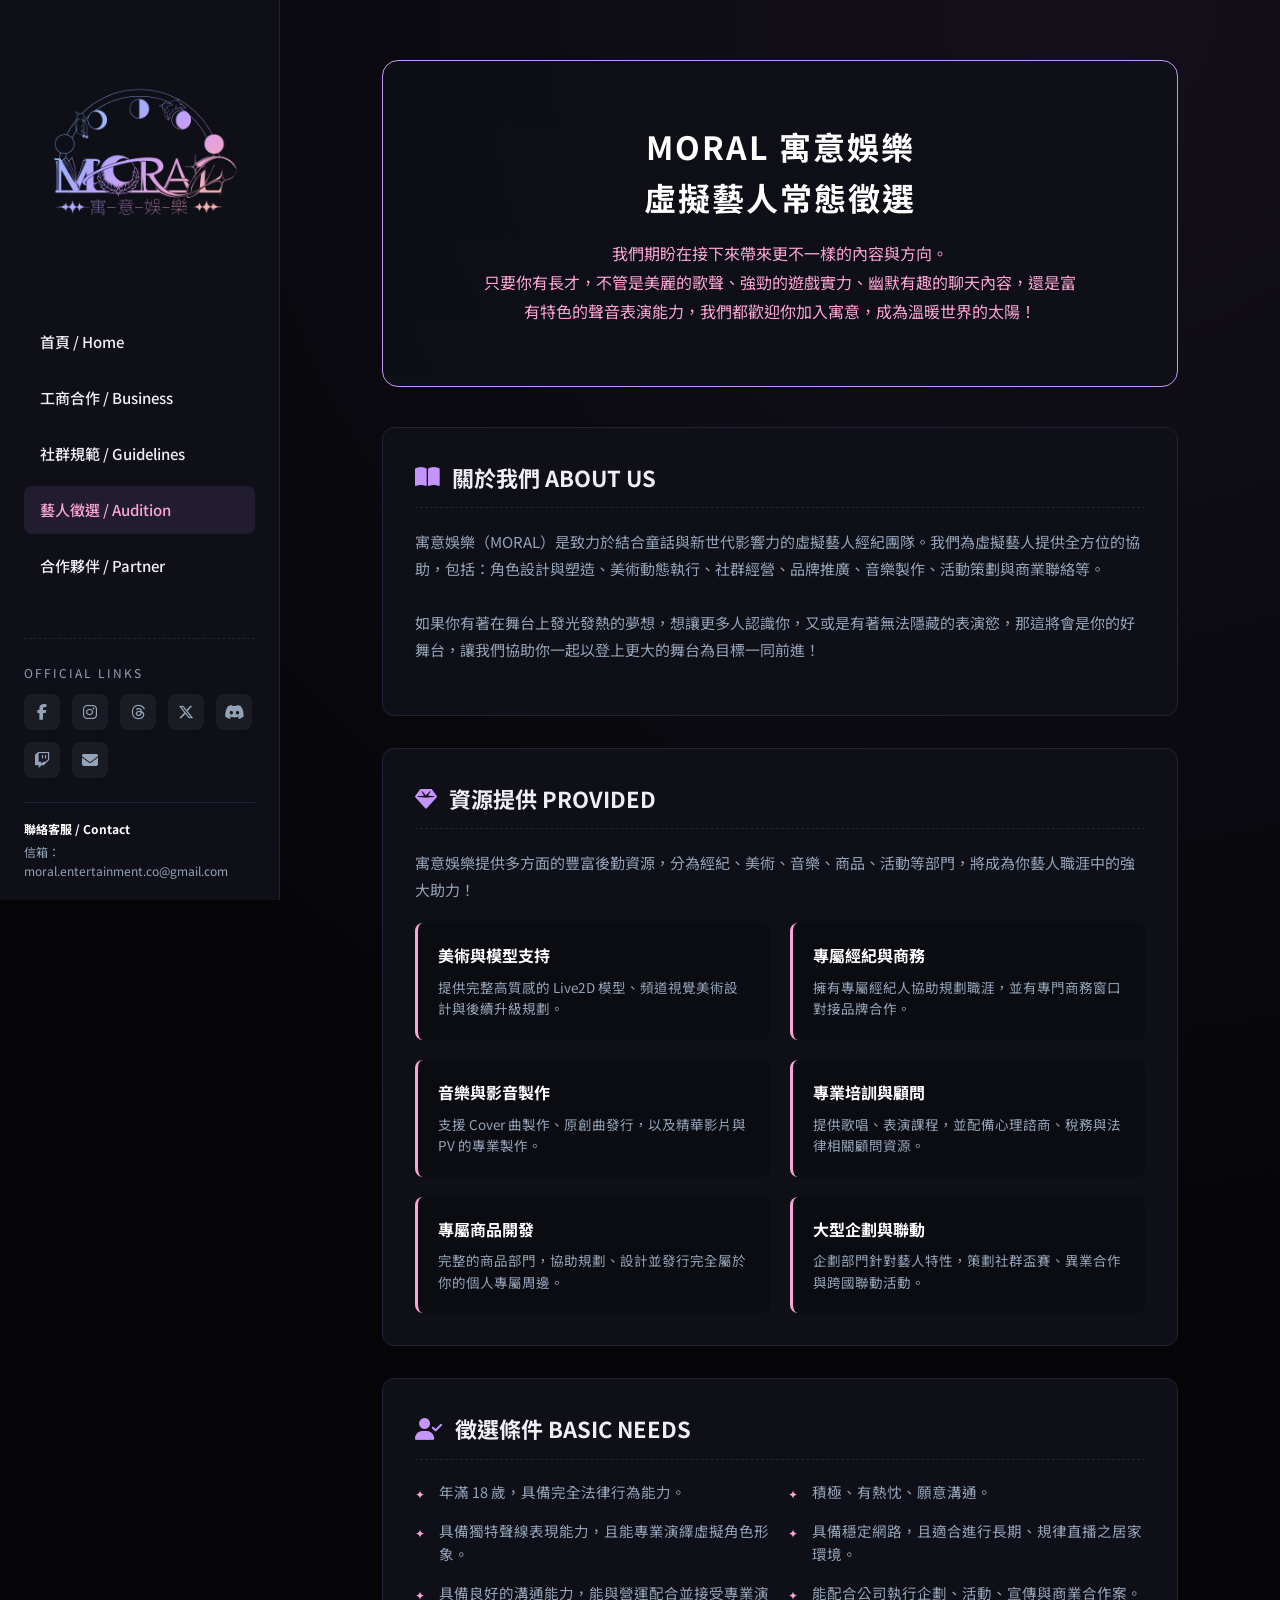
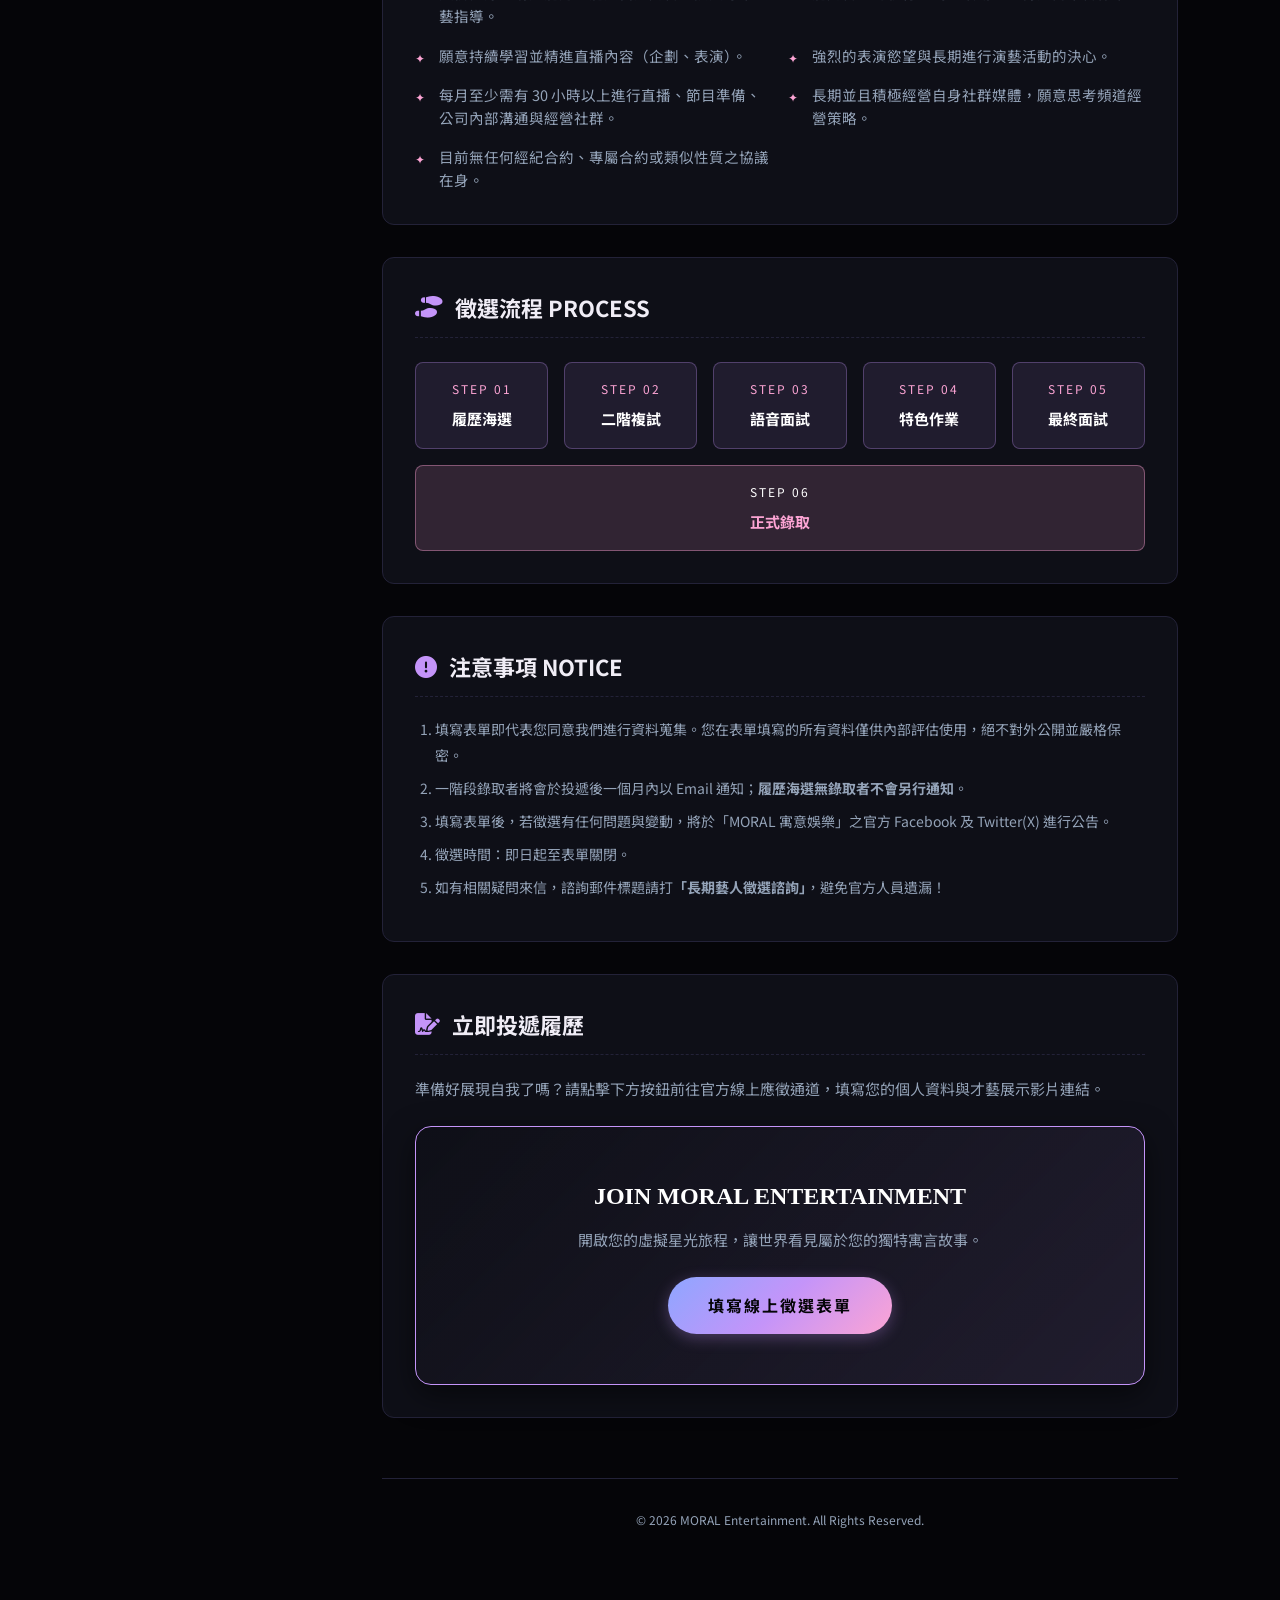
==== commit 9dab45e1: "Restore audition.html with original content" ====
--- a/audition.html
+++ b/audition.html
@@ -124,7 +124,6 @@
             <div class="sidebar-contact-info">
                 <strong>聯絡客服 / Contact</strong>
                 信箱：moral.entertainment.co@gmail.com<br>
-                時間：週一至週五 10:00 - 18:00
             </div>
         </aside>
 
@@ -246,9 +245,7 @@
 
             <!-- 綠界必備：底端頁尾聯絡資訊 -->
             <footer class="site-footer">
-                <p><strong>MORAL 寓意娛樂</strong></p>
-                <p>聯絡信箱：moral.entertainment.co@gmail.com ｜ 客服服務時間：週一至週五 10:00 - 18:00</p>
-                <p>© 2026 MORAL Entertainment. All Rights Reserved.</p>
+                 <p>© 2026 MORAL Entertainment. All Rights Reserved.</p>
             </footer>
         </main>
     </div>
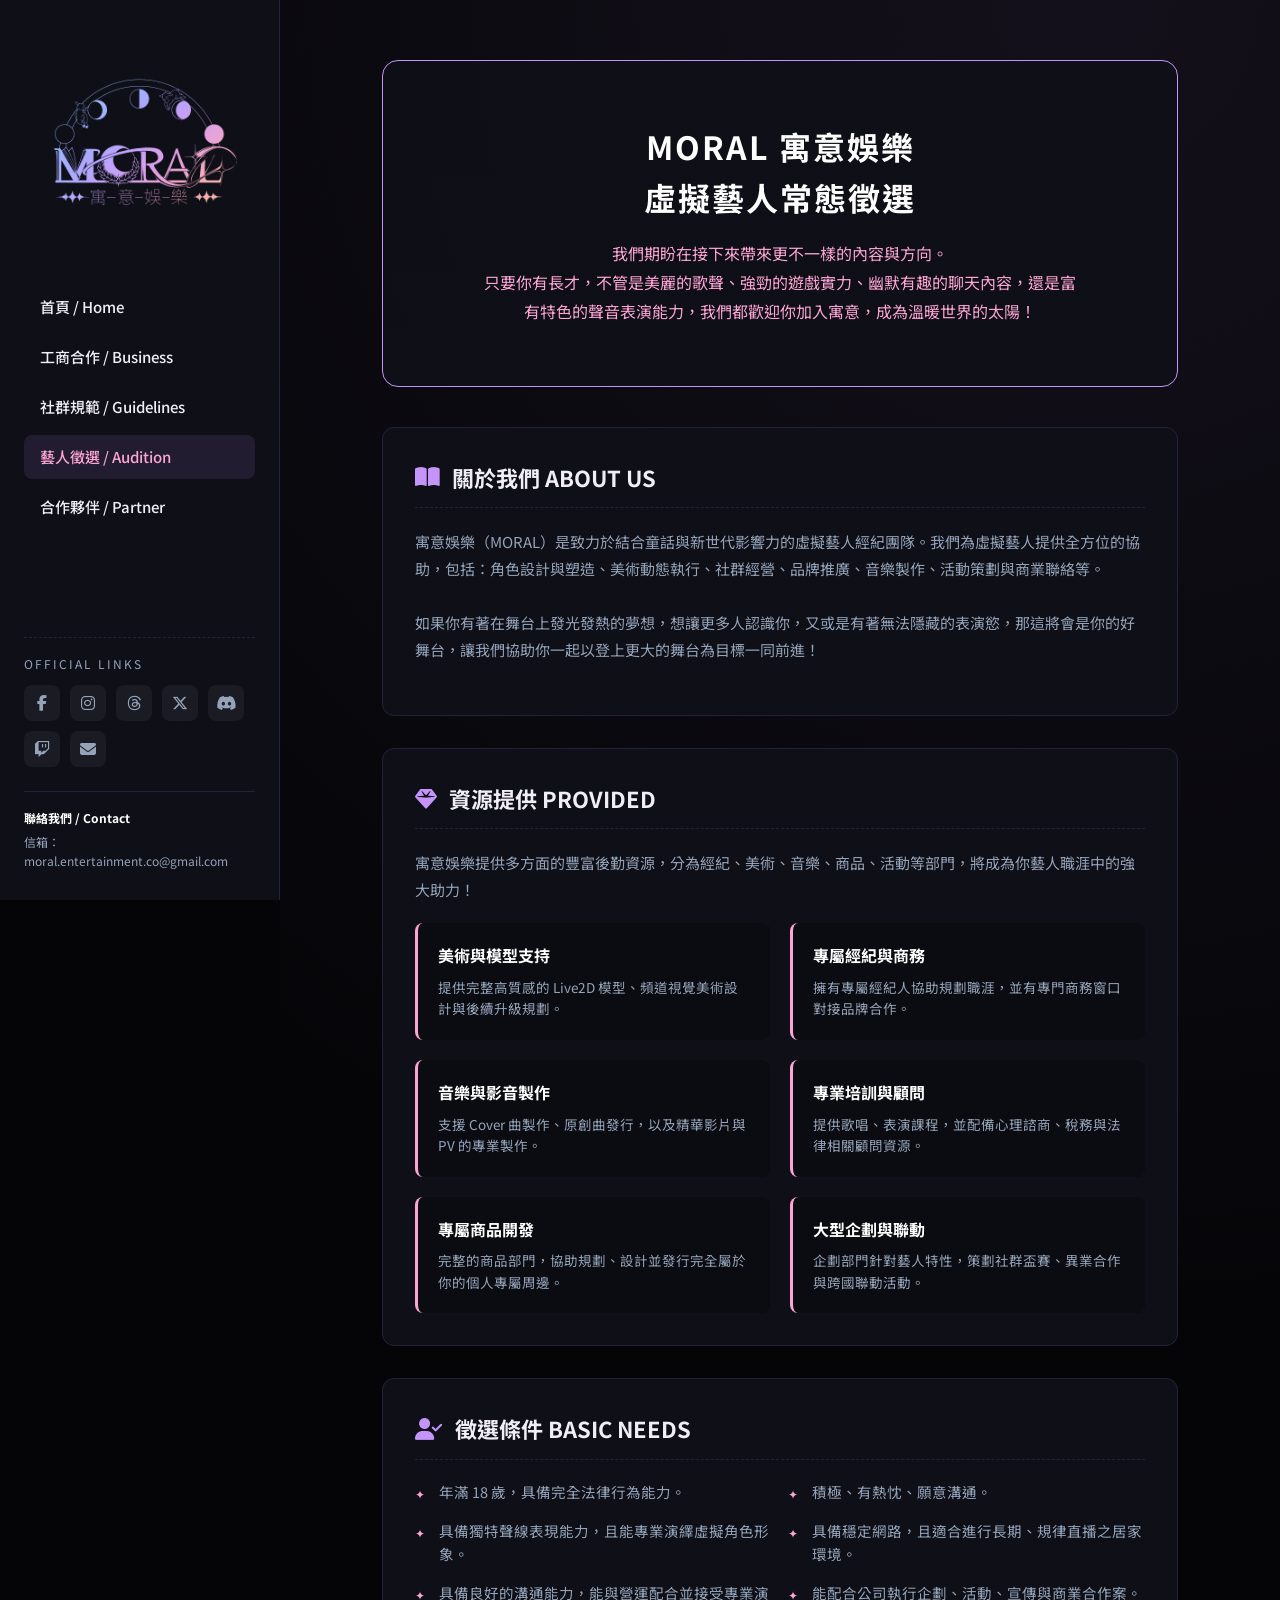
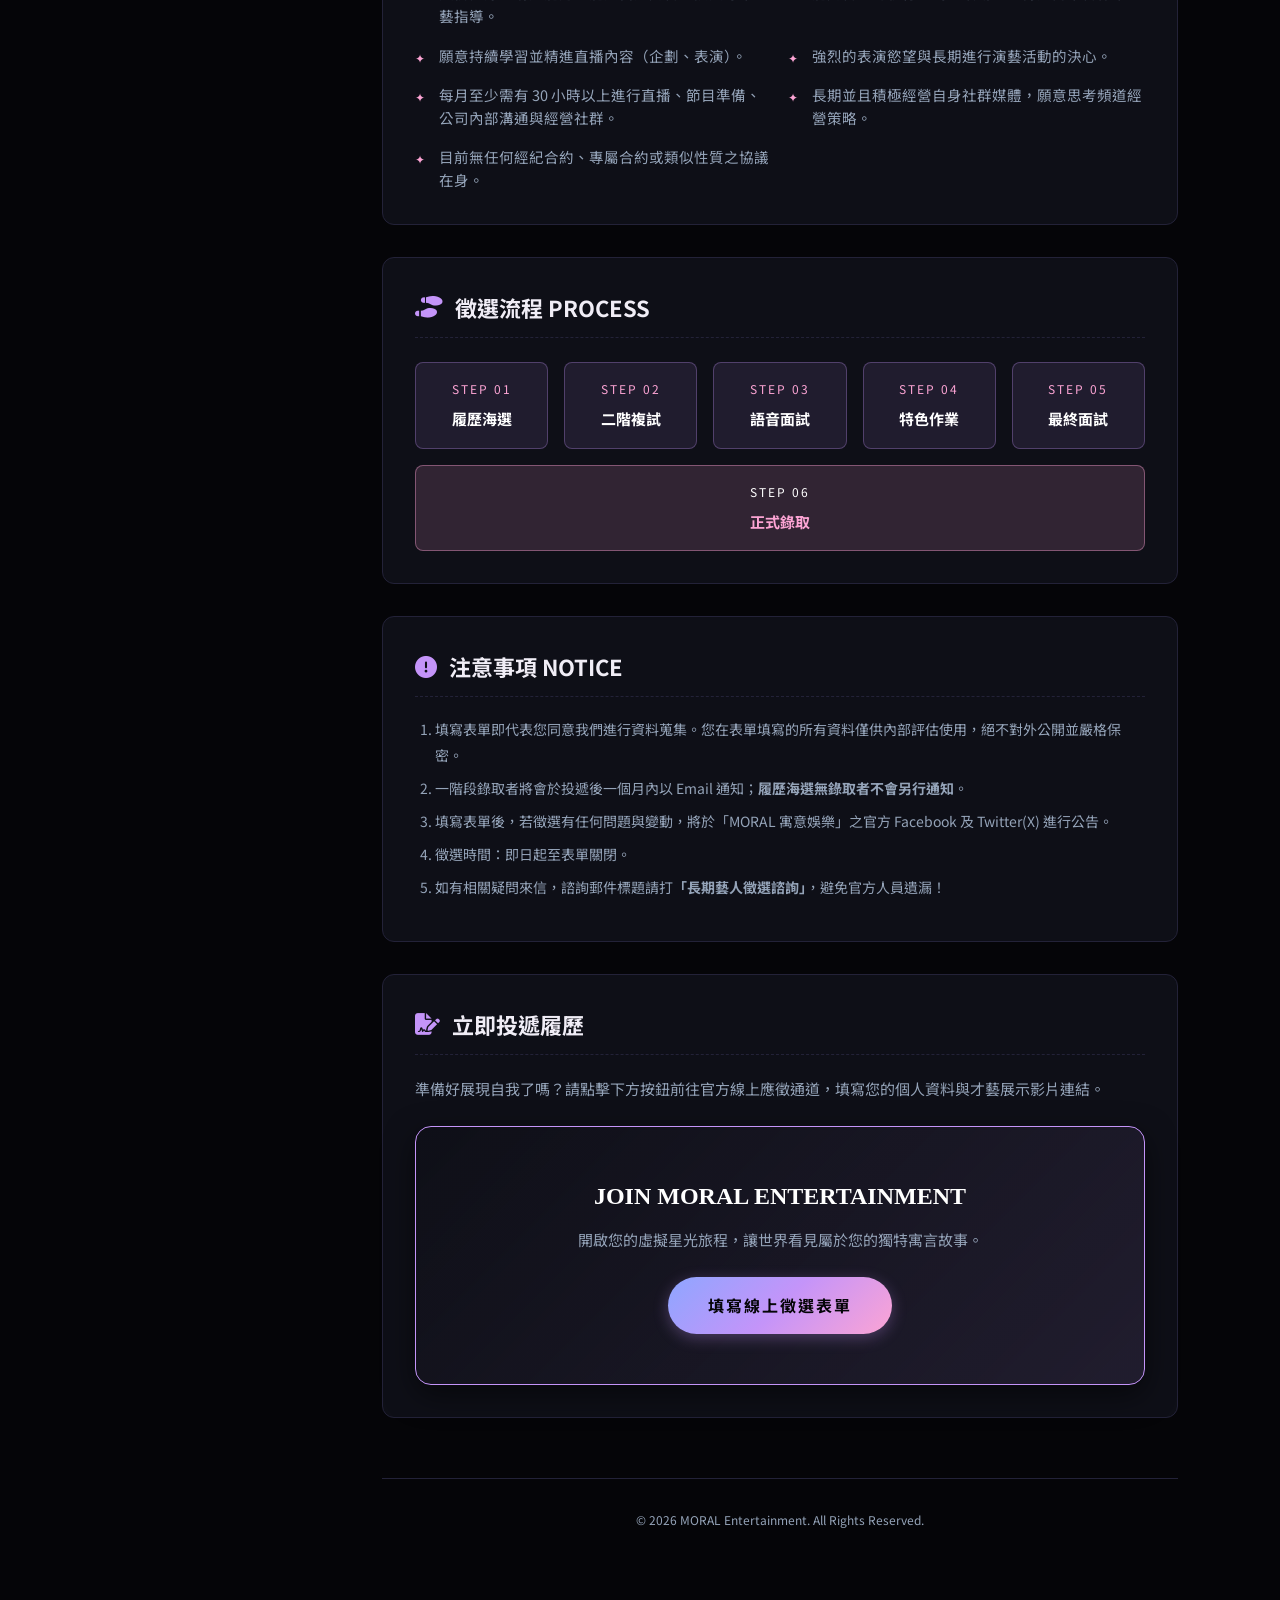
==== commit 90f35782: "Restore audition.html with original content" ====
--- a/audition.html
+++ b/audition.html
@@ -122,7 +122,7 @@
 
             <!-- 綠界必備：左側邊欄清楚文字聯絡方式 -->
             <div class="sidebar-contact-info">
-                <strong>聯絡客服 / Contact</strong>
+                <strong>聯絡我們 / Contact</strong>
                 信箱：moral.entertainment.co@gmail.com<br>
             </div>
         </aside>
--- a/style.css
+++ b/style.css
@@ -12,7 +12,11 @@
     --text-sub: #94a3b8;
 }
 
-* { box-sizing: border-box; margin: 0; padding: 0; }
+* { 
+    box-sizing: border-box; 
+    margin: 0; 
+    padding: 0; 
+}
 
 body {
     font-family: 'Noto Sans TC', sans-serif;
@@ -27,22 +31,32 @@
     min-height: 100vh;
 }
 
-/* 側邊導航欄 */
+/* 側邊導航欄：固定置左、鎖死寬度、隱藏滑輪 */
 .sidebar {
     width: 280px;
     background-color: var(--surface);
     border-right: 1px solid var(--border-color);
-    padding: 40px 24px;
+    padding: 30px 24px;
     display: flex;
     flex-direction: column;
     position: fixed;
+    top: 0;
+    left: 0;
     height: 100vh;
+    box-sizing: border-box;
     overflow-y: auto;
+    scrollbar-width: none; /* Firefox 隱藏滑輪 */
+}
+
+/* Chrome / Safari / Edge 隱藏側邊欄滑輪 */
+.sidebar::-webkit-scrollbar {
+    display: none;
 }
 
 .sidebar-logo {
     width: 100%;
-    margin-bottom: 40px;
+    margin-bottom: 24px;
+    display: block;
 }
 
 .nav-menu {
@@ -51,12 +65,12 @@
 }
 
 .nav-menu li {
-    margin-bottom: 8px;
+    margin-bottom: 6px;
 }
 
 .nav-menu a {
     display: block;
-    padding: 12px 16px;
+    padding: 10px 16px;
     color: var(--text-main);
     text-decoration: none;
     font-size: 15px;
@@ -65,16 +79,17 @@
     transition: all 0.2s;
 }
 
-.nav-menu a:hover, .nav-menu a.active {
+.nav-menu a:hover, 
+.nav-menu a.active {
     background: rgba(196, 148, 249, 0.1);
     color: var(--moral-pink);
 }
 
 /* 官方社群區塊 (側邊欄底部) */
 .official-socials {
-    margin-top: 40px;
+    margin-top: 20px;
     border-top: 1px dashed var(--border-color);
-    padding-top: 24px;
+    padding-top: 16px;
 }
 
 .social-title {
@@ -87,13 +102,13 @@
 .social-grid {
     display: flex;
     flex-wrap: wrap;
-    gap: 12px;
+    gap: 10px;
 }
 
 .social-icon {
     width: 36px;
     height: 36px;
-    background: rgba(255,255,255,0.05);
+    background: rgba(255, 255, 255, 0.05);
     border-radius: 8px;
     display: flex;
     align-items: center;
@@ -106,6 +121,22 @@
 .social-icon:hover {
     background: var(--moral-gradient);
     color: #000;
+}
+
+/* 側邊欄聯絡客服文字資訊 */
+.sidebar-contact-info {
+    margin-top: 18px;
+    padding-top: 14px;
+    border-top: 1px solid var(--border-color);
+    font-size: 12px;
+    color: var(--text-sub);
+    line-height: 1.6;
+}
+
+.sidebar-contact-info strong {
+    color: #fff;
+    display: block;
+    margin-bottom: 2px;
 }
 
 /* 右側主要內容區 */
@@ -114,6 +145,7 @@
     margin-left: 280px;
     padding: 60px 8%;
     background-image: radial-gradient(circle at 80% 0%, rgba(196, 148, 249, 0.08) 0%, transparent 40%);
+    min-width: 0;
 }
 
 .page-title {
@@ -122,6 +154,16 @@
     margin-bottom: 40px;
     border-left: 4px solid var(--moral-purple);
     padding-left: 16px;
+}
+
+/* 頁尾樣式（簡約版權行） */
+.site-footer {
+    margin-top: 60px;
+    padding: 30px 0;
+    border-top: 1px solid var(--border-color);
+    text-align: center;
+    font-size: 12px;
+    color: var(--text-sub);
 }
 
 /* 按鈕與共用元件 */
@@ -137,12 +179,31 @@
     border: none;
     cursor: pointer;
 }
-.btn-primary:hover { opacity: 0.9; }
+
+.btn-primary:hover { 
+    opacity: 0.9; 
+}
 
 /* RWD 手機版設定 */
 @media (max-width: 900px) {
-    .layout { flex-direction: column; }
-    .sidebar { width: 100%; height: auto; position: static; border-right: none; border-bottom: 1px solid var(--border-color); padding: 24px; }
-    .main-content { margin-left: 0; padding: 30px 20px; }
-    .sidebar-logo { max-width: 200px; margin: 0 auto 24px; display: block; }
-}+    .layout { 
+        flex-direction: column; 
+    }
+    .sidebar { 
+        width: 100%; 
+        height: auto; 
+        position: static; 
+        border-right: none; 
+        border-bottom: 1px solid var(--border-color); 
+        padding: 24px; 
+    }
+    .main-content { 
+        margin-left: 0; 
+        padding: 30px 20px; 
+    }
+    .sidebar-logo { 
+        max-width: 200px; 
+        margin: 0 auto 24px; 
+        display: block; 
+    }
+}
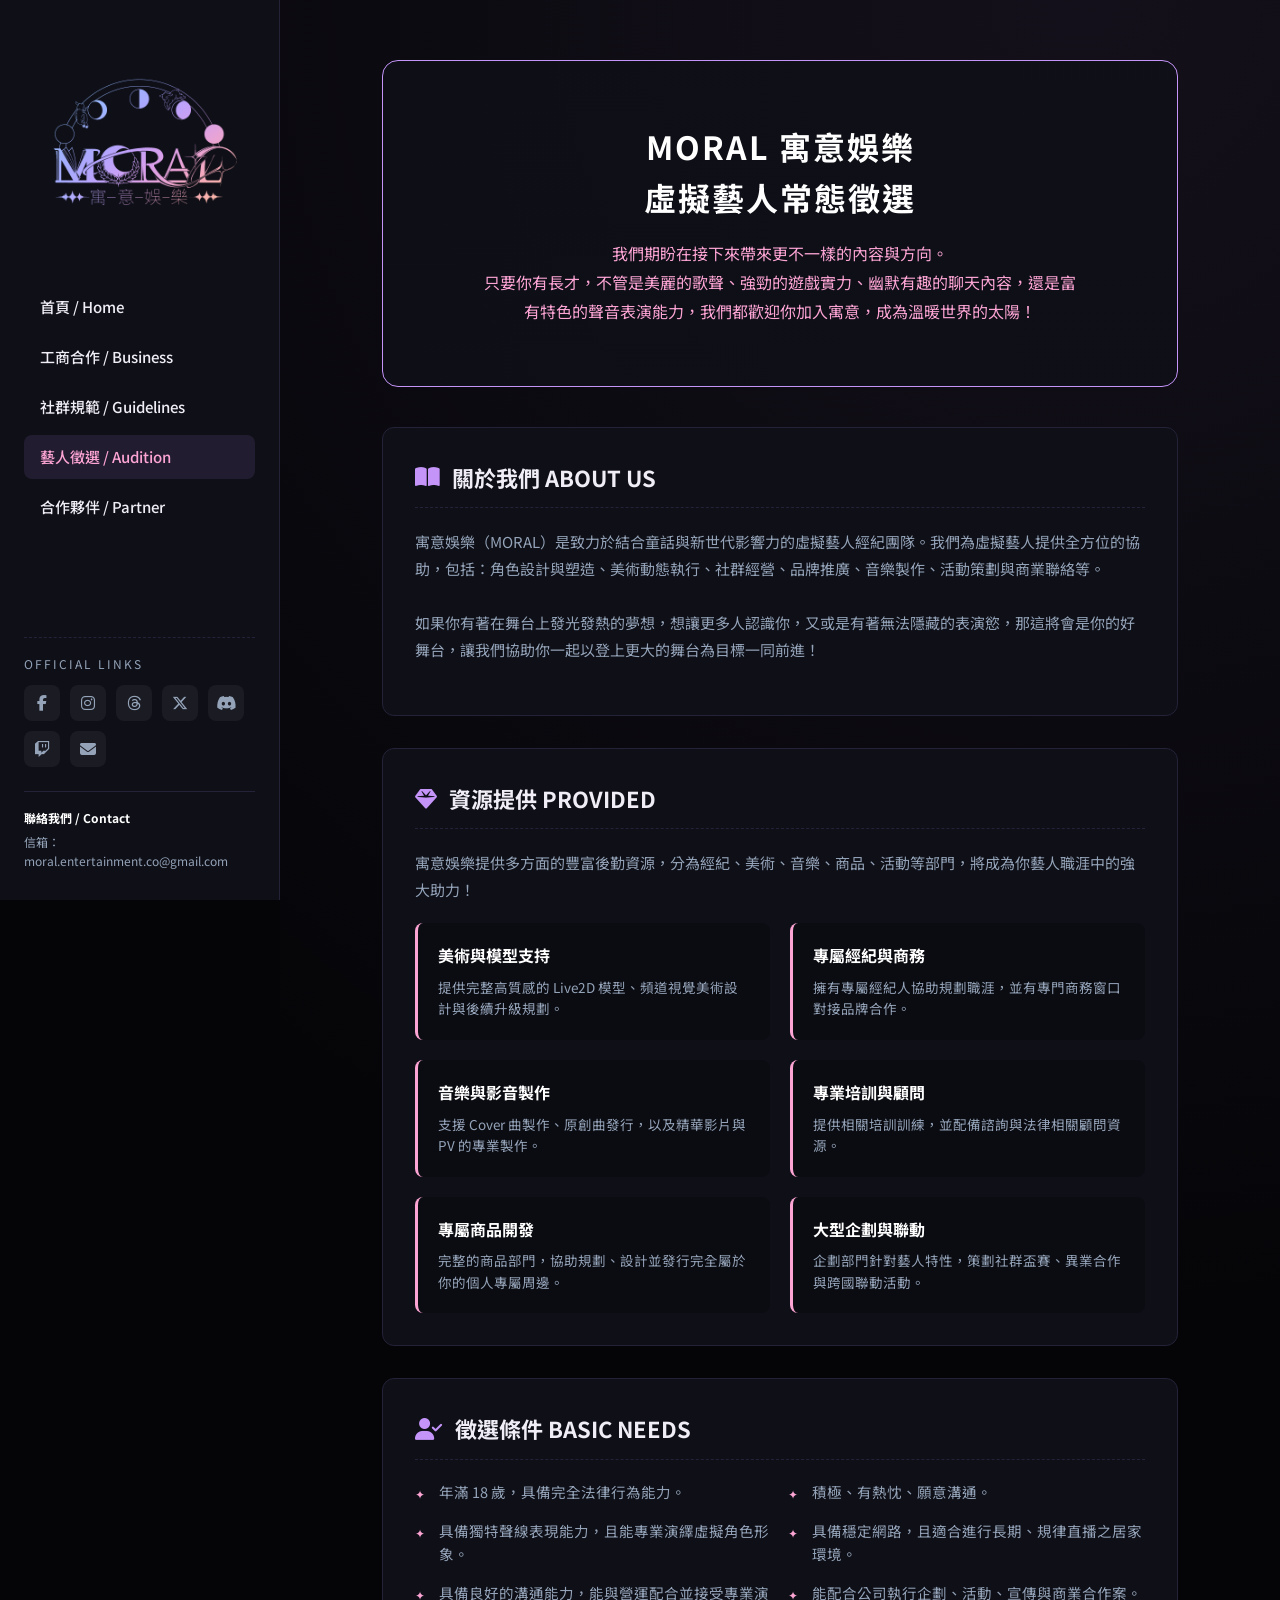
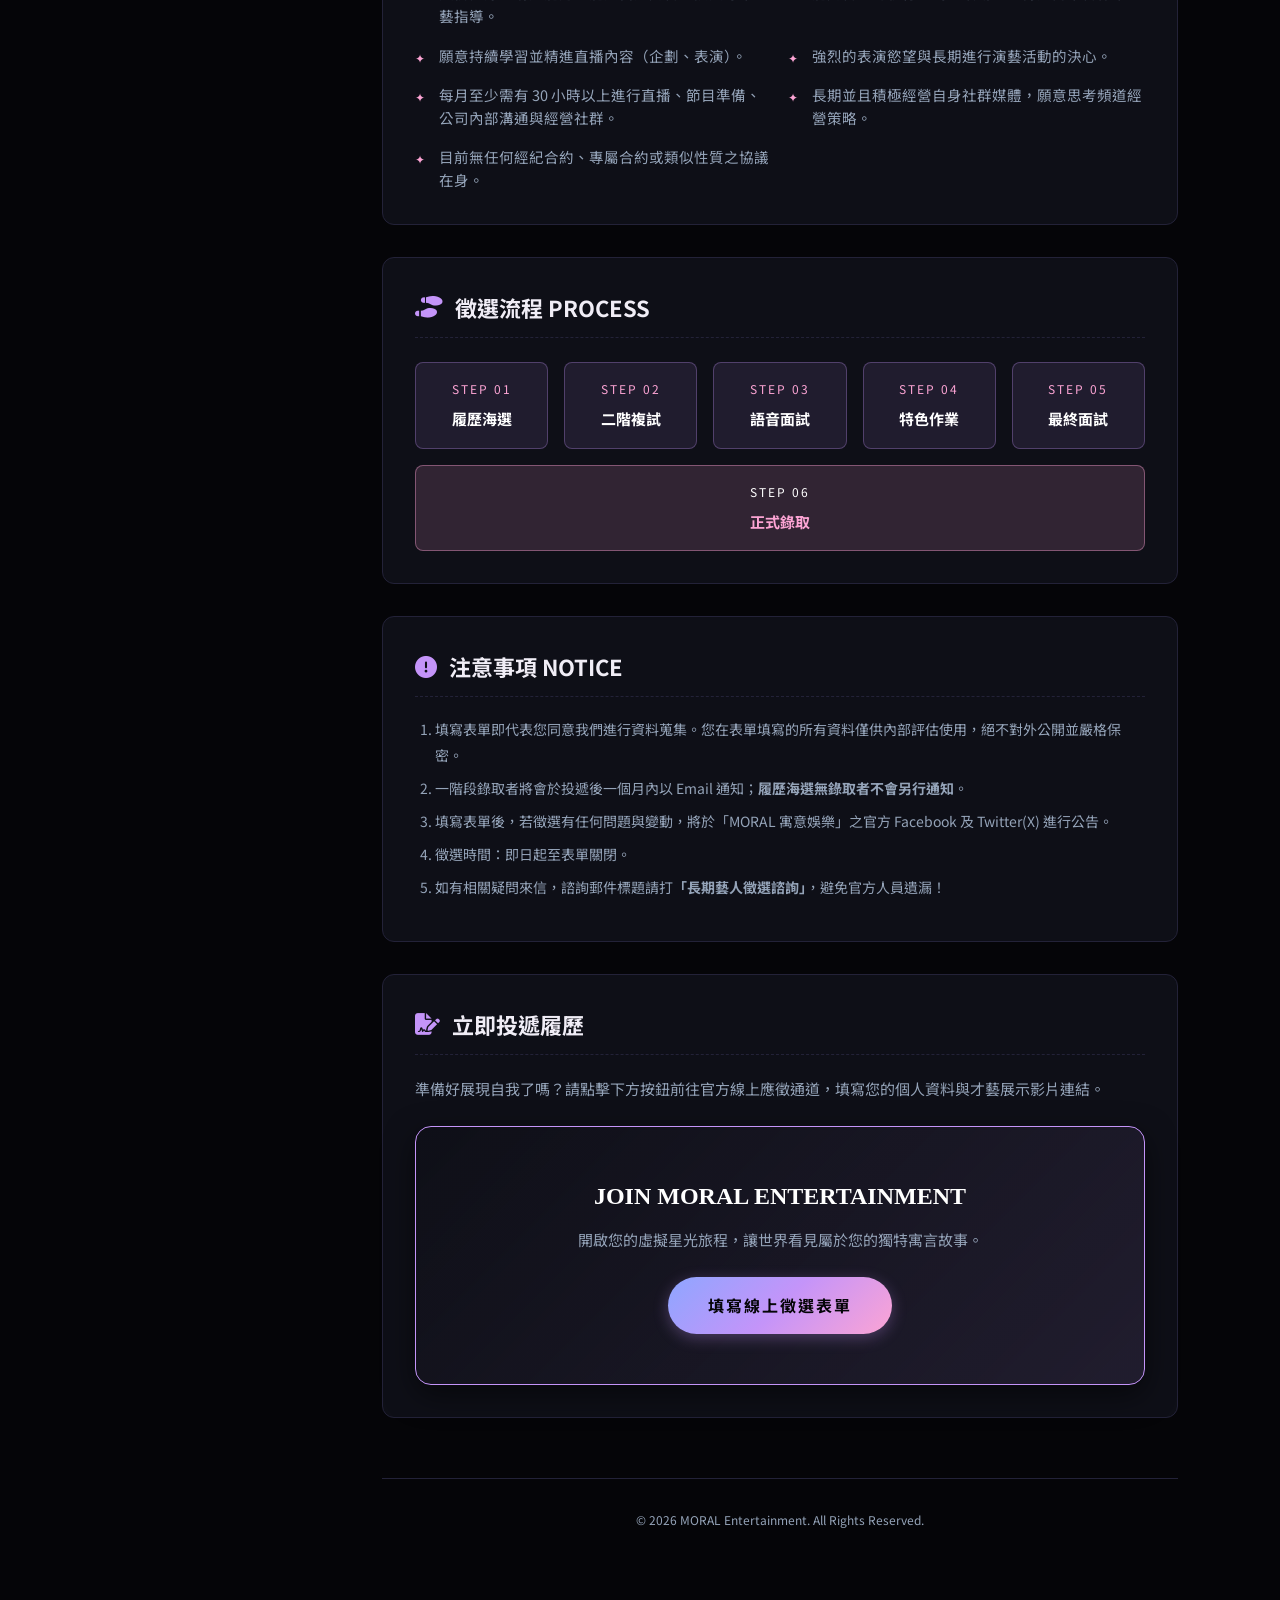
==== commit 5c3c9c33: "Update audition.html" ====
--- a/audition.html
+++ b/audition.html
@@ -99,7 +99,7 @@
 <body>
     <div class="layout">
         <aside class="sidebar">
-            <a href="index.html"><img src="IMG_7225.png" alt="MORAL" class="sidebar-logo"></a>
+            <a href="index.html"><img src="images/IMG_7225.png" alt="MORAL" class="sidebar-logo"></a>
             <ul class="nav-menu">
                 <li><a href="index.html">首頁 / Home</a></li>
                 <li><a href="business.html">工商合作 / Business</a></li>
@@ -160,7 +160,7 @@
                     </div>
                     <div class="feature-card">
                         <h4>專業培訓與顧問</h4>
-                        <p>提供歌唱、表演課程，並配備心理諮商、稅務與法律相關顧問資源。</p>
+                        <p>提供相關培訓訓練，並配備諮詢與法律相關顧問資源。</p>
                     </div>
                     <div class="feature-card">
                         <h4>專屬商品開發</h4>
